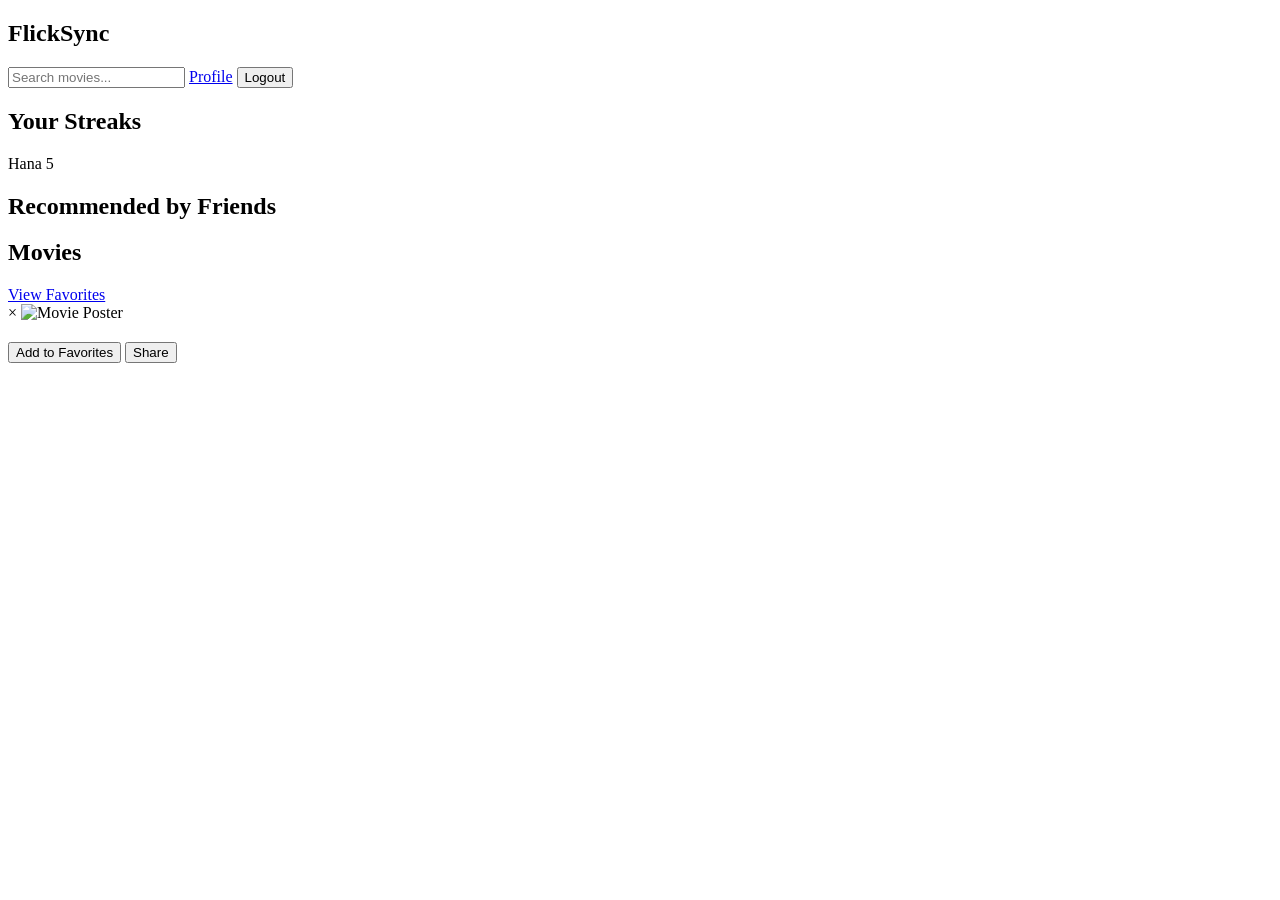
==== index.html @ e58a079b "Replace Profile button with a link to profile page" ====
<!DOCTYPE html>
<html lang="en">
<head>
  <meta charset="UTF-8">
  <meta name="viewport" content="width=device-width, initial-scale=1.0">
  <title>FlickSync</title>
  <!-- connect css-->
  <link rel="stylesheet" href="movie.css">
</head>

<body>

  <!-- NAVBAR -->
  <nav class="navbar">
    <h1 class="logo">FlickSync</h1>

    <input 
      type="text" 
      id="searchInput" 
      placeholder="Search movies..."
      class="search"
    >

    <a href="profile.html" class="profile-btn">Profile</a>
<button onclick="logout()" class="profile-btn">Logout</button>
  </nav>

  <!--  STREAK SECTION -->
  <section class="streak-section">
    <h2> Your Streaks</h2>
    <div class="streak-container" id="streakContainer">
      <!-- Example -->
      <div class="friend-card">
        <p>Hana  5</p>
      </div>
    </div>
  </section>

  <!-- FRIEND RECOMMENDATIONS -->
  <section class="recommend-section">
    <h2>Recommended by Friends</h2>
    <div class="movie-container" id="friendMovies">
      <!-- Movies will come here -->
    </div>
  </section>

  <!-- MOVIE LIST -->
  <section class="movies-section">
    <h2> Movies</h2>
    <div class="movie-container" id="movieContainer">
      <!-- Movie cards inserted by JS -->
    </div>
  </section>

  <!--  FAVORITES BUTTON -->
  <section class="favorites-link">
    <a href="favorite.html"> View Favorites</a>
  </section>

  <!-- MOVIE DETAILS MODAL -->
  <div class="modal" id="movieModal">
    <div class="modal-content">
      <span class="close-btn" id="closeModal">&times;</span>
      
      <img id="modalPoster" src="" alt="Movie Poster">
      <h2 id="modalTitle"></h2>
      <p id="modalDesc"></p>
      <p id="modalRating"></p>
      <p id="modalDate"></p>

      <button id="favBtn">Add to Favorites</button>
      <button id="shareBtn"> Share</button>
    </div>
  </div>
     <!-- connect with js -->
  <script src="MovieApp.js"></script>
</body>
</html>
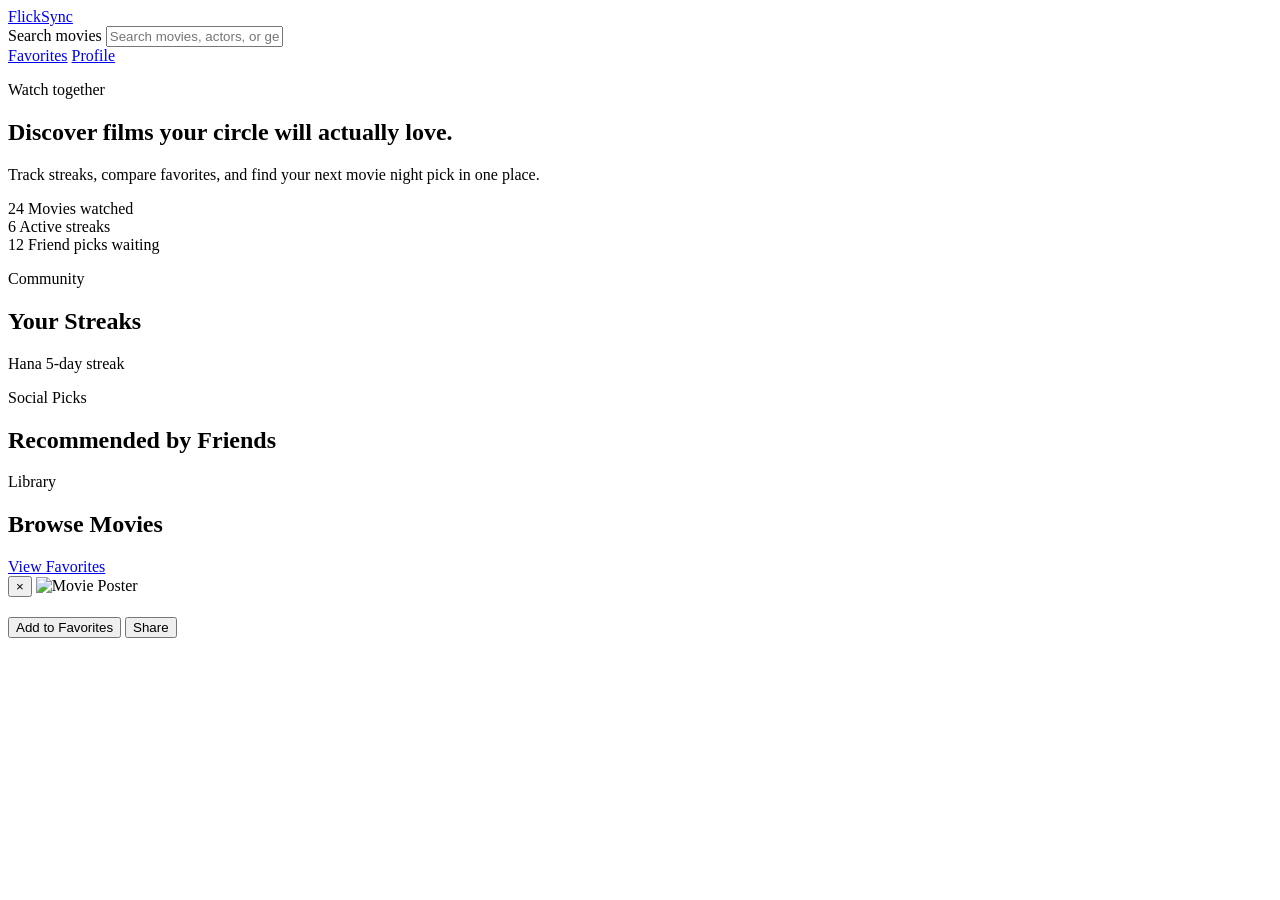
==== commit dc2e7591: "Add files via upload" ====
--- a/index.html
+++ b/index.html
@@ -1,79 +1,115 @@
-
-<!DOCTYPE html>
-<html lang="en">
-<head>
-  <meta charset="UTF-8">
-  <meta name="viewport" content="width=device-width, initial-scale=1.0">
-  <title>FlickSync</title>
-  <!-- connect css-->
-  <link rel="stylesheet" href="movie.css">
-</head>
-
-<body>
-
-  <!-- NAVBAR -->
-  <nav class="navbar">
-    <h1 class="logo">FlickSync</h1>
-
-    <input 
-      type="text" 
-      id="searchInput" 
-      placeholder="Search movies..."
-      class="search"
-    >
-
-    <a href="profile.html" class="profile-btn">Profile</a>
-<button onclick="logout()" class="profile-btn">Logout</button>
-  </nav>
-
-  <!--  STREAK SECTION -->
-  <section class="streak-section">
-    <h2> Your Streaks</h2>
-    <div class="streak-container" id="streakContainer">
-      <!-- Example -->
-      <div class="friend-card">
-        <p>Hana  5</p>
-      </div>
-    </div>
-  </section>
-
-  <!-- FRIEND RECOMMENDATIONS -->
-  <section class="recommend-section">
-    <h2>Recommended by Friends</h2>
-    <div class="movie-container" id="friendMovies">
-      <!-- Movies will come here -->
-    </div>
-  </section>
-
-  <!-- MOVIE LIST -->
-  <section class="movies-section">
-    <h2> Movies</h2>
-    <div class="movie-container" id="movieContainer">
-      <!-- Movie cards inserted by JS -->
-    </div>
-  </section>
-
-  <!--  FAVORITES BUTTON -->
-  <section class="favorites-link">
-    <a href="favorite.html"> View Favorites</a>
-  </section>
-
-  <!-- MOVIE DETAILS MODAL -->
-  <div class="modal" id="movieModal">
-    <div class="modal-content">
-      <span class="close-btn" id="closeModal">&times;</span>
-      
-      <img id="modalPoster" src="" alt="Movie Poster">
-      <h2 id="modalTitle"></h2>
-      <p id="modalDesc"></p>
-      <p id="modalRating"></p>
-      <p id="modalDate"></p>
-
-      <button id="favBtn">Add to Favorites</button>
-      <button id="shareBtn"> Share</button>
-    </div>
-  </div>
-     <!-- connect with js -->
-  <script src="MovieApp.js"></script>
-</body>
-</html>
+<!DOCTYPE html>
+<html lang="en">
+<head>
+ <meta charset="UTF-8">
+ <meta name="viewport" content="width=device-width, initial-scale=1.0">
+ <title>FlickSync</title>
+ <link rel="stylesheet" href="movie.css">
+</head>
+<body>
+ <header class="site-header">
+   <nav class="navbar">
+     <a href="index.html" class="brand" aria-label="FlickSync home">
+       <span class="logo">FlickSync</span>
+     </a>
+
+     <div class="nav-search">
+       <label class="sr-only" for="searchInput">Search movies</label>
+       <input
+         type="text"
+         id="searchInput"
+         class="search"
+         placeholder="Search movies, actors, or genres..."
+       >
+     </div>
+
+     <div class="nav-actions">
+       <a href="favorite.html" class="nav-link">Favorites</a>
+       <a href="profile.html" class="profile-btn">Profile</a>
+     </div>
+   </nav>
+ </header>
+
+ <main class="page-shell">
+   <section class="hero-section">
+     <div class="hero-copy">
+       <p class="eyebrow">Watch together</p>
+       <h1>Discover films your circle will actually love.</h1>
+       <p class="hero-text">
+         Track streaks, compare favorites, and find your next movie night pick in one place.
+       </p>
+     </div>
+     <div class="hero-panel">
+       <div class="hero-stat">
+         <span class="stat-value">24</span>
+         <span class="stat-label">Movies watched</span>
+       </div>
+       <div class="hero-stat">
+         <span class="stat-value">6</span>
+         <span class="stat-label">Active streaks</span>
+       </div>
+       <div class="hero-stat">
+         <span class="stat-value">12</span>
+         <span class="stat-label">Friend picks waiting</span>
+       </div>
+     </div>
+   </section>
+
+   <section class="content-section streak-section">
+     <div class="section-heading">
+       <p class="eyebrow">Community</p>
+       <h2>Your Streaks</h2>
+     </div>
+     <div class="streak-container" id="streakContainer">
+       <article class="friend-card">
+         <p>Hana 5-day streak</p>
+       </article>
+     </div>
+   </section>
+
+   <section class="content-section recommend-section">
+     <div class="section-heading">
+       <p class="eyebrow">Social Picks</p>
+       <h2>Recommended by Friends</h2>
+     </div>
+     <div class="movie-container" id="friendMovies">
+     </div>
+   </section>
+
+   <section class="content-section movies-section">
+     <div class="section-heading">
+       <p class="eyebrow">Library</p>
+       <h2>Browse Movies</h2>
+     </div>
+     <div class="movie-container" id="movieContainer">
+     </div>
+   </section>
+
+   <section class="favorites-link">
+     <a href="favorite.html">View Favorites</a>
+   </section>
+ </main>
+
+ <div class="modal" id="movieModal">
+   <div class="modal-content">
+     <button class="close-btn" id="closeModal" aria-label="Close movie details">&times;</button>
+     <img id="modalPoster" src="" alt="Movie Poster">
+     <div class="modal-body">
+       <h2 id="modalTitle"></h2>
+       <p id="modalDesc"></p>
+       <div class="modal-meta">
+         <p id="modalRating"></p>
+         <p id="modalDate"></p>
+       </div>
+       <div class="modal-actions">
+         <button id="favBtn">Add to Favorites</button>
+         <button id="shareBtn">Share</button>
+       </div>
+     </div>
+   </div>
+ </div>
+
+ <script src="MovieApp.js"></script>
+</body>
+</html>
+
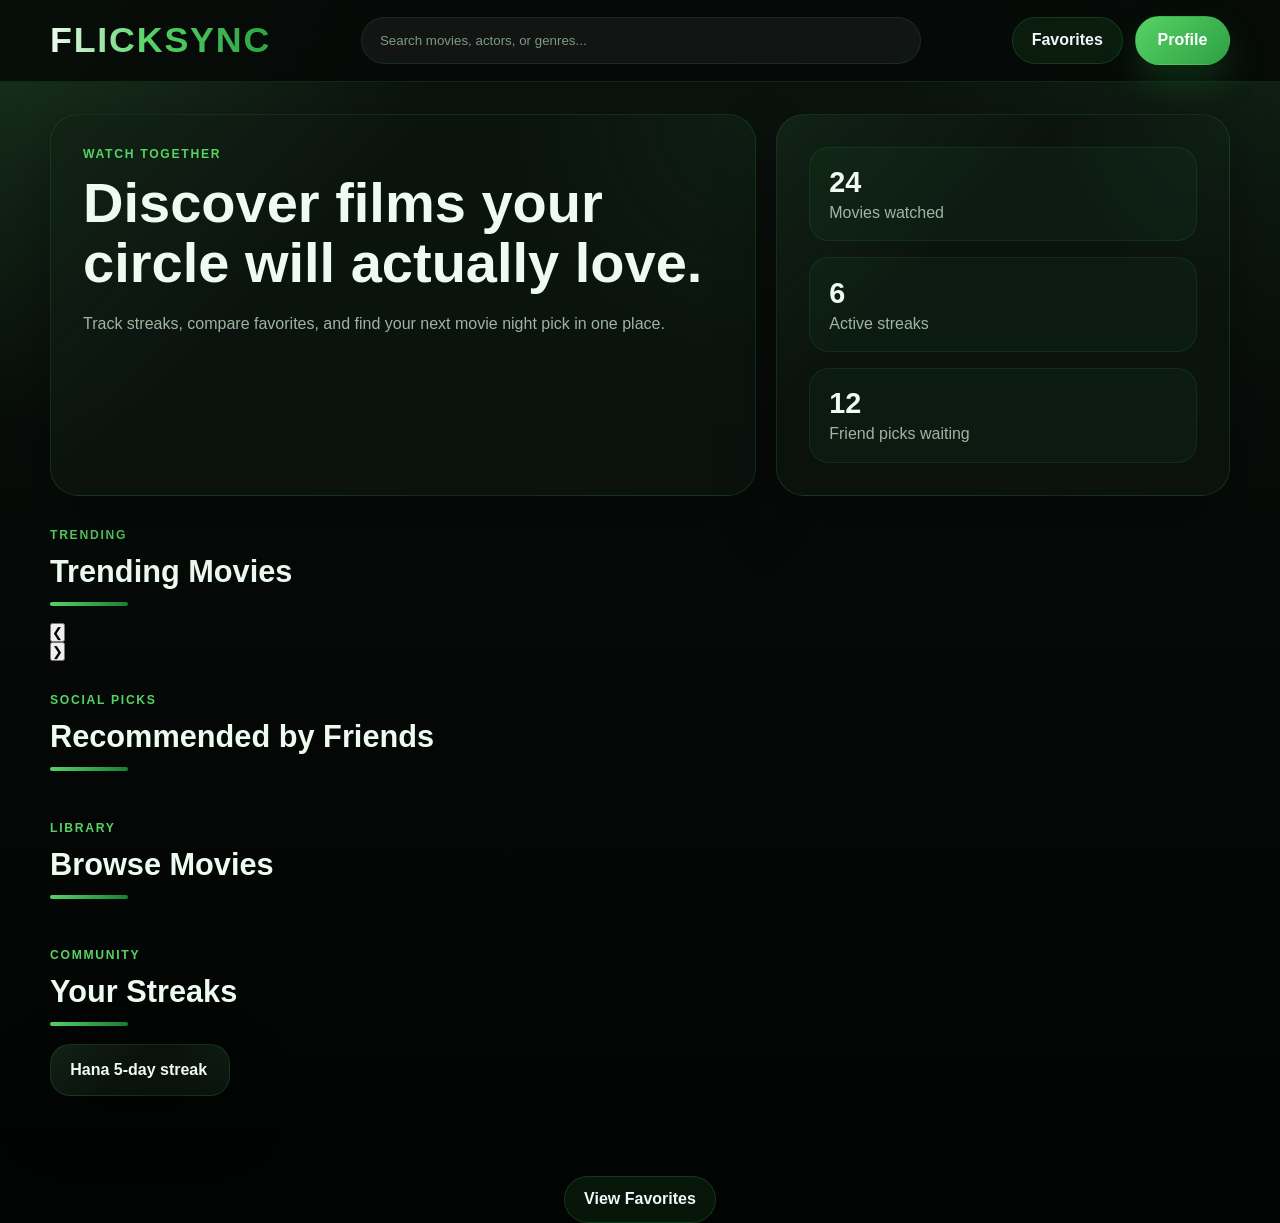
==== commit 8895a8ec: "Updated index.html updated searching and trending section" ====
--- a/index.html
+++ b/index.html
@@ -14,13 +14,16 @@
      </a>
 
      <div class="nav-search">
+      <form id="movie-searcher">
        <label class="sr-only" for="searchInput">Search movies</label>
        <input
          type="text"
          id="searchInput"
          class="search"
-         placeholder="Search movies, actors, or genres..."
+         placeholder= "Search movies, actors, or genres..."
+         autocomplete="on"
        >
+      </form>
      </div>
 
      <div class="nav-actions">
@@ -55,7 +58,39 @@
      </div>
    </section>
 
-   <section class="content-section streak-section">
+<section class="content-section popular-section">
+  <div class="section-heading">
+    <p class="eyebrow">Trending</p>
+    <h2>Trending Movies</h2>
+  </div>
+   <div class="scroll-wrapper">
+  <button class="scroll-btn left" onclick="scrollMovies('popularMovies', -1)">❮</button>
+  <div class="movie-container" id="popularMovies"></div>
+  <button class="scroll-btn right" onclick="scrollMovies('popularMovies', 1)">❯</button>
+</div>
+</section>
+   
+   
+
+   <section class="content-section recommend-section">
+     <div class="section-heading">
+       <p class="eyebrow">Social Picks</p>
+       <h2>Recommended by Friends</h2>
+     </div>
+     <div class="movie-container" id="friendMovies">
+     </div>
+   </section>
+
+ <section class="content-section movies-section" id="browseSection">
+     <div class="section-heading">
+       <p class="eyebrow">Library</p>
+       <h2>Browse Movies</h2>
+     </div>
+     <div class="movie-container" id="movieContainer">
+     </div>
+   </section>
+
+ <section class="content-section streak-section">
      <div class="section-heading">
        <p class="eyebrow">Community</p>
        <h2>Your Streaks</h2>
@@ -66,28 +101,7 @@
        </article>
      </div>
    </section>
-
-   <section class="content-section recommend-section">
-     <div class="section-heading">
-       <p class="eyebrow">Social Picks</p>
-       <h2>Recommended by Friends</h2>
-     </div>
-     <div class="movie-container" id="friendMovies">
-     </div>
-   </section>
-
-   <section class="content-section movies-section">
-     <div class="section-heading">
-       <p class="eyebrow">Library</p>
-       <h2>Browse Movies</h2>
-     </div>
-     <div class="movie-container" id="movieContainer">
-     </div>
-   </section>
-
-   <section class="favorites-link">
-     <a href="favorite.html">View Favorites</a>
-   </section>
+  
  </main>
 
  <div class="modal" id="movieModal">
@@ -109,7 +123,17 @@
    </div>
  </div>
 
+
+
+   <section class="favorites-link">
+     <a href="favorite.html">View Favorites</a>
+   </section>
+
+
+
  <script src="MovieApp.js"></script>
 </body>
 </html>
 
+
+
--- a/movie.css
+++ b/movie.css
@@ -0,0 +1,665 @@
+* {
+  margin: 0;
+  padding: 0;
+  box-sizing: border-box;
+}
+
+:root {
+  --bg: #050806;
+  --bg-soft: #0d1510;
+  --surface: rgba(13, 20, 16, 0.92);
+  --surface-strong: #101712;
+  --surface-hover: #16211a;
+  --text: #eefbf0;
+  --muted: #9fb5a2;
+  --line: rgba(46, 160, 67, 0.2);
+  --accent: #2ea043;
+  --accent-soft: #56d364;
+  --accent-deep: #1a7f37;
+  --shadow: 0 24px 60px rgba(0, 0, 0, 0.38);
+  --radius-lg: 28px;
+  --radius-md: 20px;
+  --radius-sm: 14px;
+  --content-width: min(1180px, calc(100% - 2rem));
+}
+
+body {
+  min-height: 100vh;
+  font-family: "Segoe UI", Tahoma, Geneva, Verdana, sans-serif;
+  color: var(--text);
+  background:
+    radial-gradient(circle at top left, rgba(86, 211, 100, 0.16), transparent 24%),
+    radial-gradient(circle at top right, rgba(46, 160, 67, 0.1), transparent 22%),
+    linear-gradient(180deg, #0d1510 0%, #050806 54%, #020403 100%);
+  overflow-x: hidden;
+}
+
+body::before {
+  content: "";
+  position: fixed;
+  inset: 0;
+  pointer-events: none;
+  background:
+    linear-gradient(rgba(255, 255, 255, 0.018) 1px, transparent 1px),
+    linear-gradient(90deg, rgba(255, 255, 255, 0.018) 1px, transparent 1px);
+  background-size: 30px 30px;
+  mask-image: linear-gradient(180deg, rgba(0, 0, 0, 0.5), transparent 90%);
+}
+
+img {
+  max-width: 100%;
+}
+
+.sr-only {
+  position: absolute;
+  width: 1px;
+  height: 1px;
+  padding: 0;
+  margin: -1px;
+  overflow: hidden;
+  clip: rect(0, 0, 0, 0);
+  white-space: nowrap;
+  border: 0;
+}
+
+.site-header {
+  position: sticky;
+  top: 0;
+  z-index: 1000;
+  backdrop-filter: blur(18px);
+  background: rgba(5, 8, 6, 0.84);
+  border-bottom: 1px solid var(--line);
+}
+
+.navbar {
+  width: var(--content-width);
+  margin: 0 auto;
+  padding: 1rem 0;
+  display: flex;
+  align-items: center;
+  justify-content: space-between;
+  gap: 1rem;
+  flex-wrap: wrap;
+}
+
+.brand {
+  text-decoration: none;
+}
+
+.logo {
+  font-size: clamp(1.7rem, 2.8vw, 2.5rem);
+  font-weight: 800;
+  letter-spacing: 0.05em;
+  text-transform: uppercase;
+  background: linear-gradient(90deg, #eefbf0 0%, #56d364 45%, #2ea043 100%);
+  -webkit-background-clip: text;
+  -webkit-text-fill-color: transparent;
+}
+
+.nav-search {
+  flex: 1 1 340px;
+  max-width: 560px;
+}
+
+.search,
+.login-box input {
+  width: 100%;
+  padding: 0.95rem 1.1rem;
+  border-radius: 999px;
+  border: 1px solid rgba(46, 160, 67, 0.18);
+  background: rgba(255, 255, 255, 0.05);
+  color: var(--text);
+  outline: none;
+  transition: border-color 0.35s ease, box-shadow 0.35s ease, background 0.35s ease, transform 0.35s ease;
+}
+
+.search::placeholder,
+.login-box input::placeholder {
+  color: #7f9a84;
+}
+
+.search:focus,
+.login-box input:focus {
+  transform: translateY(-1px);
+  border-color: rgba(86, 211, 100, 0.56);
+  box-shadow: 0 0 0 4px rgba(46, 160, 67, 0.12);
+  background: rgba(255, 255, 255, 0.08);
+}
+
+.nav-actions {
+  display: flex;
+  align-items: center;
+  gap: 0.75rem;
+  flex-wrap: wrap;
+}
+
+.profile-btn,
+.nav-link,
+.favorites-link a,
+#favBtn,
+#shareBtn,
+.login-box button,
+.text-link {
+  display: inline-flex;
+  align-items: center;
+  justify-content: center;
+  text-decoration: none;
+  border-radius: 999px;
+  font-weight: 700;
+  transition: transform 0.42s cubic-bezier(0.22, 1, 0.36, 1), box-shadow 0.42s cubic-bezier(0.22, 1, 0.36, 1), background 0.3s ease, border-color 0.3s ease, color 0.3s ease;
+}
+
+.profile-btn,
+#favBtn,
+.login-box button {
+  padding: 0.9rem 1.35rem;
+  border: 1px solid transparent;
+  color: #ffffff;
+  background: linear-gradient(135deg, var(--accent-soft), var(--accent));
+  box-shadow: 0 18px 34px rgba(46, 160, 67, 0.22);
+}
+
+.nav-link,
+.favorites-link a,
+#shareBtn,
+.text-link {
+  padding: 0.85rem 1.2rem;
+  color: #f0f6fc;
+  background: rgba(46, 160, 67, 0.12);
+  border: 1px solid rgba(46, 160, 67, 0.24);
+}
+
+.profile-btn:hover,
+#favBtn:hover,
+.login-box button:hover,
+.nav-link:hover,
+.favorites-link a:hover,
+#shareBtn:hover,
+.text-link:hover {
+  transform: translateY(-3px);
+}
+
+.profile-btn:hover,
+#favBtn:hover,
+.login-box button:hover {
+  box-shadow: 0 22px 38px rgba(46, 160, 67, 0.26);
+}
+
+.nav-link:hover,
+.favorites-link a:hover,
+#shareBtn:hover,
+.text-link:hover {
+  background: rgba(46, 160, 67, 0.18);
+  border-color: rgba(86, 211, 100, 0.4);
+  box-shadow: 0 16px 28px rgba(46, 160, 67, 0.16);
+}
+
+.page-shell,
+.auth-layout {
+  width: var(--content-width);
+  margin: 0 auto;
+}
+
+.page-shell {
+  padding: 2rem 0 3rem;
+}
+
+.hero-section {
+  display: grid;
+  grid-template-columns: minmax(0, 1.4fr) minmax(260px, 0.9fr);
+  gap: 1.25rem;
+  align-items: stretch;
+}
+
+.hero-copy,
+.hero-panel,
+.page-intro,
+.login-box,
+.info-card {
+  background:
+    linear-gradient(135deg, rgba(86, 211, 100, 0.08), transparent 35%),
+    radial-gradient(circle at top right, rgba(46, 160, 67, 0.08), transparent 30%),
+    var(--surface);
+  border: 1px solid var(--line);
+  box-shadow: var(--shadow);
+}
+
+.hero-copy,
+.hero-panel,
+.page-intro,
+.login-box {
+  border-radius: var(--radius-lg);
+}
+
+.hero-copy,
+.hero-panel,
+.page-intro {
+  padding: 2rem;
+}
+
+.eyebrow {
+  margin-bottom: 0.75rem;
+  color: var(--accent-soft);
+  text-transform: uppercase;
+  letter-spacing: 0.14em;
+  font-size: 0.76rem;
+  font-weight: 700;
+}
+
+.hero-copy h1,
+.page-intro h1,
+.auth-copy h1 {
+  font-size: clamp(2rem, 5vw, 3.5rem);
+  line-height: 1.08;
+  margin-bottom: 1rem;
+}
+
+.hero-text,
+.card-text {
+  color: var(--muted);
+  line-height: 1.7;
+  font-size: 1rem;
+}
+
+.hero-panel {
+  display: grid;
+  gap: 1rem;
+}
+
+.hero-stat {
+  padding: 1.15rem 1.2rem;
+  border-radius: var(--radius-md);
+  background: rgba(46, 160, 67, 0.06);
+  border: 1px solid rgba(46, 160, 67, 0.14);
+}
+
+.stat-value {
+  display: block;
+  font-size: 1.8rem;
+  font-weight: 800;
+  margin-bottom: 0.3rem;
+}
+
+.stat-label {
+  color: var(--muted);
+}
+
+.content-section {
+  margin-top: 2rem;
+}
+
+.section-heading {
+  margin-bottom: 1.1rem;
+}
+
+.section-heading h2 {
+  font-size: clamp(1.4rem, 2.4vw, 2rem);
+}
+
+.section-heading h2::after,
+.page-intro h1::after {
+  content: "";
+  display: block;
+  width: 78px;
+  height: 4px;
+  margin-top: 0.75rem;
+  border-radius: 999px;
+  background: linear-gradient(90deg, var(--accent-soft), var(--accent-deep));
+}
+
+.streak-container {
+  display: flex;
+  flex-wrap: wrap;
+  gap: 1rem;
+}
+
+.friend-card,
+.movie-card,
+.info-card {
+  position: relative;
+  overflow: hidden;
+}
+
+.friend-card,
+.info-card {
+  border-radius: var(--radius-md);
+  border: 1px solid var(--line);
+  background:
+    linear-gradient(135deg, rgba(86, 211, 100, 0.08), transparent 42%),
+    radial-gradient(circle at top right, rgba(46, 160, 67, 0.07), transparent 28%),
+    var(--surface);
+  box-shadow: var(--shadow);
+}
+
+.friend-card {
+  min-width: 180px;
+  padding: 1rem 1.2rem;
+}
+
+.friend-card p {
+  font-weight: 700;
+}
+
+.movie-container,
+.profile-grid {
+  display: grid;
+  gap: 1.3rem;
+}
+
+.movie-container {
+  grid-template-columns: repeat(auto-fit, minmax(220px, 1fr));
+}
+
+.movie-card {
+  border-radius: var(--radius-lg);
+  background:
+    linear-gradient(180deg, rgba(86, 211, 100, 0.08), transparent 34%),
+    radial-gradient(circle at top right, rgba(46, 160, 67, 0.06), transparent 30%),
+    var(--surface);
+  border: 1px solid var(--line);
+  box-shadow: var(--shadow);
+  cursor: pointer;
+  transition: transform 0.45s cubic-bezier(0.22, 1, 0.36, 1), box-shadow 0.45s cubic-bezier(0.22, 1, 0.36, 1), border-color 0.35s ease, background 0.35s ease;
+}
+
+.friend-card,
+.info-card {
+  transition: transform 0.45s cubic-bezier(0.22, 1, 0.36, 1), box-shadow 0.45s cubic-bezier(0.22, 1, 0.36, 1), border-color 0.35s ease;
+}
+
+.movie-card::before,
+.friend-card::before,
+.info-card::before {
+  content: "";
+  position: absolute;
+  inset: 0;
+  background: linear-gradient(135deg, rgba(86, 211, 100, 0.14), transparent 36%);
+  opacity: 0;
+  pointer-events: none;
+  transition: opacity 0.45s ease;
+}
+
+.movie-card:hover,
+.friend-card:hover,
+.info-card:hover {
+  transform: translateY(-6px);
+  border-color: rgba(86, 211, 100, 0.34);
+}
+
+.movie-card:hover {
+  background:
+    linear-gradient(180deg, rgba(86, 211, 100, 0.12), transparent 34%),
+    radial-gradient(circle at top right, rgba(46, 160, 67, 0.08), transparent 32%),
+    var(--surface-hover);
+  box-shadow: 0 28px 46px rgba(46, 160, 67, 0.18);
+}
+
+.friend-card:hover,
+.info-card:hover {
+  box-shadow: 0 24px 40px rgba(46, 160, 67, 0.12);
+}
+
+.movie-card:hover::before,
+.friend-card:hover::before,
+.info-card:hover::before {
+  opacity: 1;
+}
+
+.movie-card img {
+  display: block;
+  width: 100%;
+  height: 320px;
+  object-fit: cover;
+  background: var(--bg-soft);
+}
+
+.movie-info {
+  padding: 1rem 1rem 1.2rem;
+}
+
+.movie-info h3 {
+  margin-bottom: 0.45rem;
+  font-size: 1.08rem;
+  line-height: 1.35;
+}
+
+.movie-info p {
+  color: var(--muted);
+  line-height: 1.55;
+}
+
+.favorites-link {
+  margin-top: 2rem;
+  text-align: center;
+}
+
+.page-intro {
+  margin-bottom: 1rem;
+}
+
+.profile-grid {
+  grid-template-columns: repeat(auto-fit, minmax(220px, 1fr));
+  margin-top: 1.5rem;
+}
+
+.info-card {
+  padding: 1.5rem;
+}
+
+.info-card h2 {
+  margin-bottom: 0.8rem;
+}
+
+.auth-page {
+  display: flex;
+  align-items: center;
+}
+
+.auth-layout {
+  min-height: 100vh;
+  display: grid;
+  grid-template-columns: minmax(0, 1.2fr) minmax(320px, 440px);
+  gap: 1.5rem;
+  align-items: center;
+  padding: 2rem 0;
+}
+
+.auth-copy {
+  padding: 2rem 0;
+}
+
+.login-box {
+  padding: 2rem;
+  display: grid;
+  gap: 1rem;
+}
+
+.login-box h2 {
+  font-size: 1.8rem;
+}
+
+.login-box button {
+  cursor: pointer;
+}
+
+#error {
+  min-height: 1.2rem;
+  color: #56d364;
+}
+
+.modal {
+  display: none;
+  position: fixed;
+  inset: 0;
+  z-index: 2000;
+  padding: 1.25rem;
+  background: rgba(4, 8, 5, 0.84);
+  backdrop-filter: blur(10px);
+}
+
+.modal-content {
+  width: min(760px, 100%);
+  margin: 3vh auto 0;
+  border-radius: 30px;
+  overflow: hidden;
+  border: 1px solid var(--line);
+  background:
+    linear-gradient(180deg, rgba(86, 211, 100, 0.12), transparent 20%),
+    radial-gradient(circle at top right, rgba(46, 160, 67, 0.08), transparent 28%),
+    var(--surface-strong);
+  box-shadow: 0 34px 80px rgba(0, 0, 0, 0.45);
+  position: relative;
+}
+
+#modalPoster {
+  display: block;
+  width: 100%;
+  max-height: 380px;
+  object-fit: cover;
+  background: var(--bg-soft);
+}
+
+.modal-body {
+  padding: 1.6rem;
+}
+
+.modal-body h2 {
+  margin-bottom: 0.8rem;
+  font-size: clamp(1.5rem, 2.5vw, 2rem);
+}
+
+.modal-body p {
+  color: var(--muted);
+  line-height: 1.65;
+  margin-bottom: 0.8rem;
+}
+
+#modalDesc {
+  color: var(--text);
+}
+
+.modal-meta {
+  display: flex;
+  gap: 1rem;
+  flex-wrap: wrap;
+}
+
+.modal-actions {
+  display: flex;
+  gap: 0.85rem;
+  flex-wrap: wrap;
+  margin-top: 1.2rem;
+}
+
+.close-btn {
+  position: absolute;
+  top: 1rem;
+  right: 1rem;
+  width: 44px;
+  height: 44px;
+  border: 1px solid rgba(46, 160, 67, 0.28);
+  border-radius: 50%;
+  background: rgba(46, 160, 67, 0.18);
+  color: #eefbf0;
+  font-size: 1.7rem;
+  line-height: 1;
+  cursor: pointer;
+  transition: transform 0.42s cubic-bezier(0.22, 1, 0.36, 1), background 0.3s ease, border-color 0.3s ease;
+}
+
+.close-btn:hover {
+  transform: rotate(90deg) translateY(-1px);
+  background: rgba(46, 160, 67, 0.28);
+  border-color: rgba(86, 211, 100, 0.42);
+}
+
+.movie-card,
+.friend-card,
+.info-card,
+.hero-copy,
+.hero-panel,
+.page-intro,
+.login-box {
+  animation: rise-in 0.7s ease both;
+}
+
+@keyframes rise-in {
+  from {
+    opacity: 0;
+    transform: translateY(16px);
+  }
+  to {
+    opacity: 1;
+    transform: translateY(0);
+  }
+}
+
+@media (max-width: 900px) {
+  .hero-section,
+  .auth-layout {
+    grid-template-columns: 1fr;
+  }
+
+  .hero-panel {
+    grid-template-columns: repeat(auto-fit, minmax(150px, 1fr));
+  }
+}
+
+@media (max-width: 700px) {
+  :root {
+    --content-width: min(100% - 1.2rem, 1180px);
+  }
+
+  .navbar {
+    padding: 0.9rem 0;
+  }
+
+  .nav-search {
+    order: 3;
+    flex-basis: 100%;
+    max-width: none;
+  }
+
+  .hero-copy,
+  .hero-panel,
+  .page-intro,
+  .login-box,
+  .modal-body {
+    padding: 1.3rem;
+  }
+
+  .movie-container {
+    grid-template-columns: repeat(auto-fit, minmax(170px, 1fr));
+  }
+
+  .movie-card img {
+    height: 260px;
+  }
+
+  .modal-actions {
+    flex-direction: column;
+  }
+
+  #favBtn,
+  #shareBtn,
+  .login-box button,
+  .text-link {
+    width: 100%;
+  }
+}
+
+@media (max-width: 480px) {
+  .nav-actions {
+    width: 100%;
+  }
+
+  .nav-link,
+  .profile-btn {
+    flex: 1 1 100%;
+  }
+
+  .movie-container,
+  .profile-grid {
+    grid-template-columns: 1fr;
+  }
+}
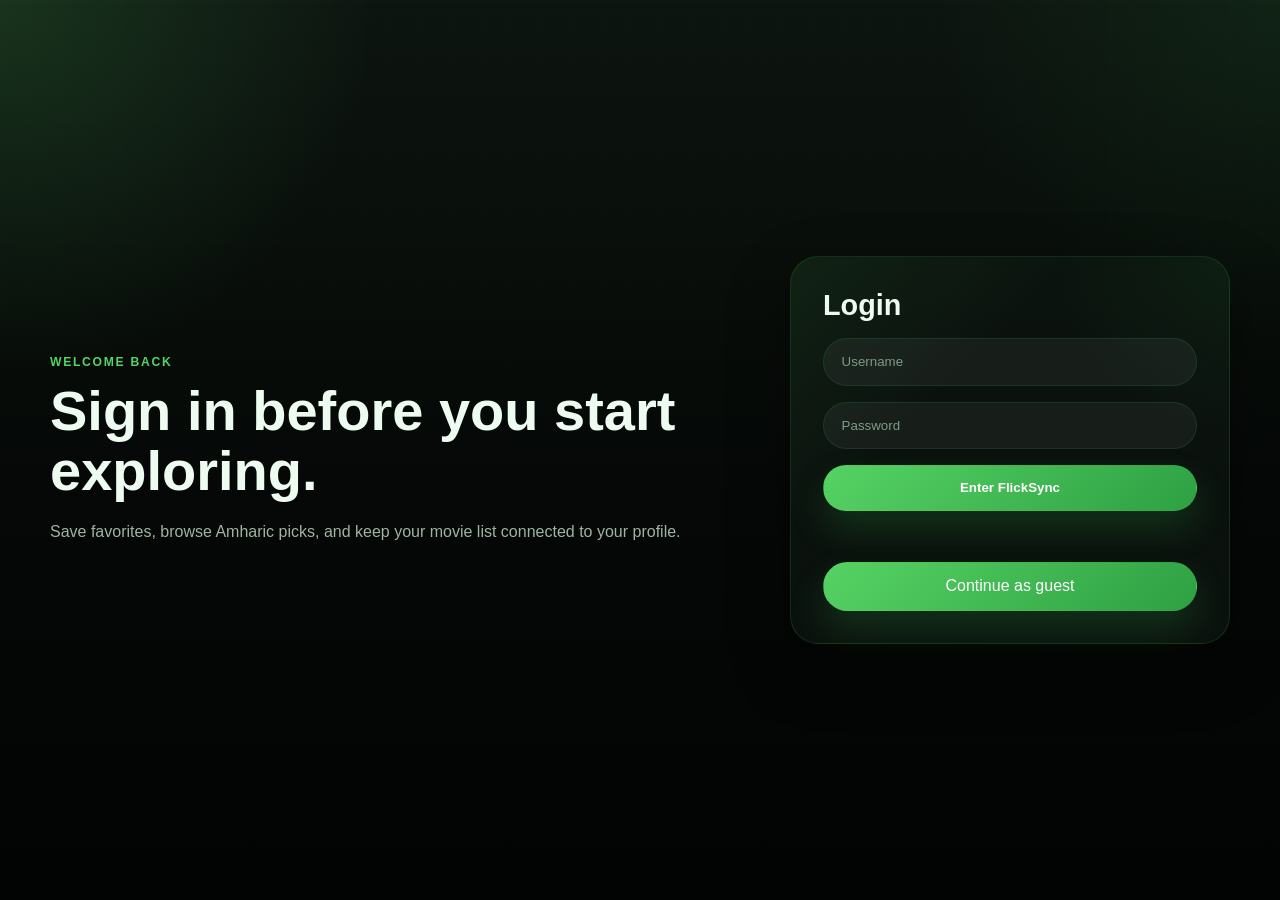
==== commit 0b2e9509: "Finalize FlickSync static movie app" ====
--- a/index.html
+++ b/index.html
@@ -1,139 +1,216 @@
 <!DOCTYPE html>
 <html lang="en">
 <head>
- <meta charset="UTF-8">
- <meta name="viewport" content="width=device-width, initial-scale=1.0">
- <title>FlickSync</title>
- <link rel="stylesheet" href="movie.css">
+  <meta charset="UTF-8">
+  <meta name="viewport" content="width=device-width, initial-scale=1.0">
+  <title>FlickSync</title>
+  <link rel="stylesheet" href="Moviegdg.css">
 </head>
 <body>
- <header class="site-header">
-   <nav class="navbar">
-     <a href="index.html" class="brand" aria-label="FlickSync home">
-       <span class="logo">FlickSync</span>
-     </a>
-
-     <div class="nav-search">
-      <form id="movie-searcher">
-       <label class="sr-only" for="searchInput">Search movies</label>
-       <input
-         type="text"
-         id="searchInput"
-         class="search"
-         placeholder= "Search movies, actors, or genres..."
-         autocomplete="on"
-       >
-      </form>
-     </div>
-
-     <div class="nav-actions">
-       <a href="favorite.html" class="nav-link">Favorites</a>
-       <a href="profile.html" class="profile-btn">Profile</a>
-     </div>
-   </nav>
- </header>
-
- <main class="page-shell">
-   <section class="hero-section">
-     <div class="hero-copy">
-       <p class="eyebrow">Watch together</p>
-       <h1>Discover films your circle will actually love.</h1>
-       <p class="hero-text">
-         Track streaks, compare favorites, and find your next movie night pick in one place.
-       </p>
-     </div>
-     <div class="hero-panel">
-       <div class="hero-stat">
-         <span class="stat-value">24</span>
-         <span class="stat-label">Movies watched</span>
-       </div>
-       <div class="hero-stat">
-         <span class="stat-value">6</span>
-         <span class="stat-label">Active streaks</span>
-       </div>
-       <div class="hero-stat">
-         <span class="stat-value">12</span>
-         <span class="stat-label">Friend picks waiting</span>
-       </div>
-     </div>
-   </section>
-
-<section class="content-section popular-section">
-  <div class="section-heading">
-    <p class="eyebrow">Trending</p>
-    <h2>Trending Movies</h2>
-  </div>
-   <div class="scroll-wrapper">
-  <button class="scroll-btn left" onclick="scrollMovies('popularMovies', -1)">❮</button>
-  <div class="movie-container" id="popularMovies"></div>
-  <button class="scroll-btn right" onclick="scrollMovies('popularMovies', 1)">❯</button>
-</div>
-</section>
-   
-   
-
-   <section class="content-section recommend-section">
-     <div class="section-heading">
-       <p class="eyebrow">Social Picks</p>
-       <h2>Recommended by Friends</h2>
-     </div>
-     <div class="movie-container" id="friendMovies">
-     </div>
-   </section>
-
- <section class="content-section movies-section" id="browseSection">
-     <div class="section-heading">
-       <p class="eyebrow">Library</p>
-       <h2>Browse Movies</h2>
-     </div>
-     <div class="movie-container" id="movieContainer">
-     </div>
-   </section>
-
- <section class="content-section streak-section">
-     <div class="section-heading">
-       <p class="eyebrow">Community</p>
-       <h2>Your Streaks</h2>
-     </div>
-     <div class="streak-container" id="streakContainer">
-       <article class="friend-card">
-         <p>Hana 5-day streak</p>
-       </article>
-     </div>
-   </section>
-  
- </main>
-
- <div class="modal" id="movieModal">
-   <div class="modal-content">
-     <button class="close-btn" id="closeModal" aria-label="Close movie details">&times;</button>
-     <img id="modalPoster" src="" alt="Movie Poster">
-     <div class="modal-body">
-       <h2 id="modalTitle"></h2>
-       <p id="modalDesc"></p>
-       <div class="modal-meta">
-         <p id="modalRating"></p>
-         <p id="modalDate"></p>
-       </div>
-       <div class="modal-actions">
-         <button id="favBtn">Add to Favorites</button>
-         <button id="shareBtn">Share</button>
-       </div>
-     </div>
-   </div>
- </div>
-
-
-
-   <section class="favorites-link">
-     <a href="favorite.html">View Favorites</a>
-   </section>
-
-
-
- <script src="MovieApp.js"></script>
-</body>
-</html>
-
-
-
+
+<header class="site-header">
+  <nav class="navbar">
+    <a href="index.html" class="brand">
+      <span class="logo">FlickSync</span>
+    </a>
+
+    <div class="nav-search">
+      <input
+        type="text"
+        id="searchInput"
+        class="search"
+        placeholder="Search movies..."
+      >
+    </div>
+
+    <div class="nav-actions">
+      <a href="favorite.html" class="nav-link">Favorites</a>
+      <a href="watchlist.html" class="nav-link">Watchlist</a>
+      <a href="profile.html" class="profile-btn">Profile</a>
+      <button id="logoutBtn" class="nav-link" type="button">Logout</button>
+    </div>
+  </nav>
+</header>
+
+<main class="page-shell">
+  <section class="hero-section">
+    <div class="hero-copy">
+      <p class="eyebrow">Movie Night Starts Here</p>
+      <h1>Find something worth watching in seconds.</h1>
+      <p class="hero-text">
+        Connect OMDb with your API key, search live movie data, and save the movies you want to come back to.
+      </p>
+      <div class="browse-tags" id="browseTags">
+        <button class="tag-pill active" data-query="">All</button>
+        <button class="tag-pill" data-query="Sci-Fi">Sci-Fi</button>
+        <button class="tag-pill" data-query="Action">Action</button>
+        <button class="tag-pill" data-query="Drama">Drama</button>
+        <button class="tag-pill" data-query="Anime">Anime</button>
+        <button class="tag-pill" data-query="Animation">Animation</button>
+        <button class="tag-pill" data-query="Amharic">Amharic</button>
+      </div>
+    </div>
+
+    <div class="hero-panel">
+      <div class="hero-stat">
+        <span class="stat-value" id="movieCount">0</span>
+        <span class="stat-label">Movies ready to browse</span>
+      </div>
+      <div class="hero-stat">
+        <span class="stat-value" id="followingCount">0</span>
+        <span class="stat-label">Friends you follow</span>
+      </div>
+      <div class="hero-stat">
+        <span class="stat-value" id="streakCount">1</span>
+        <span class="stat-label">Day viewing streak</span>
+      </div>
+    </div>
+  </section>
+
+  <section class="content-section">
+    <div class="section-heading">
+      <p class="eyebrow">Browse Collection</p>
+      <h2 id="resultsTitle">Popular movies for tonight</h2>
+      <p class="results-copy" id="resultsCopy">Loading movies by title from OMDb...</p>
+    </div>
+    <div class="movie-container" id="movieContainer"></div>
+  </section>
+
+  <section class="content-section">
+    <div class="section-heading">
+      <p class="eyebrow">Featured Sections</p>
+      <h2>Explore by vibe</h2>
+      <p class="results-copy">These sections load directly from OMDb using curated API searches.</p>
+    </div>
+    <div class="featured-sections" id="featuredSections">
+      <article class="featured-block">
+        <div class="section-heading">
+          <h3>Action Tonight</h3>
+          <p class="results-copy">Fast, intense picks.</p>
+        </div>
+        <div class="featured-row" id="featuredAction"></div>
+      </article>
+
+      <article class="featured-block">
+        <div class="section-heading">
+          <h3>Drama Picks</h3>
+          <p class="results-copy">Stories with strong emotion.</p>
+        </div>
+        <div class="featured-row" id="featuredDrama"></div>
+      </article>
+
+      <article class="featured-block">
+        <div class="section-heading">
+          <h3>Animation</h3>
+          <p class="results-copy">Colorful family and fantasy favorites.</p>
+        </div>
+        <div class="featured-row" id="featuredAnimation"></div>
+      </article>
+
+      <article class="featured-block">
+        <div class="section-heading">
+          <h3>Anime Spotlight</h3>
+          <p class="results-copy">Animated Japanese-inspired searches from OMDb.</p>
+        </div>
+        <div class="featured-row" id="featuredAnime"></div>
+      </article>
+    </div>
+  </section>
+
+  <section class="content-section">
+    <div class="section-heading">
+      <p class="eyebrow">Your Flow</p>
+      <h2>Recently Viewed</h2>
+      <p class="results-copy">Jump back into the movies you opened most recently.</p>
+    </div>
+    <div class="featured-row" id="recentlyViewed"></div>
+  </section>
+
+  <section class="content-section">
+    <div class="section-heading">
+      <p class="eyebrow">Plan Ahead</p>
+      <h2>Watchlist Preview</h2>
+      <p class="results-copy">Save titles for later and keep them separate from your favorites.</p>
+    </div>
+    <div class="featured-row" id="watchlistPreview"></div>
+  </section>
+
+  <section class="content-section">
+    <div class="section-heading">
+      <p class="eyebrow">Community</p>
+      <h2>Follow System</h2>
+      <p class="results-copy">Follow friends, keep streaks alive, and see what your circle is into.</p>
+    </div>
+    <div class="social-grid">
+      <article class="social-panel">
+        <div class="section-heading">
+          <h3>People to Follow</h3>
+          <p class="results-copy">Build your watch circle.</p>
+        </div>
+        <div class="friend-list" id="friendList"></div>
+      </article>
+
+      <article class="social-panel">
+        <div class="section-heading">
+          <h3>Friend Recommendations</h3>
+          <p class="results-copy">Quick picks recommended by people you follow.</p>
+        </div>
+        <div class="featured-row" id="friendRecommendations"></div>
+      </article>
+    </div>
+  </section>
+
+  <section class="content-section">
+    <div class="section-heading">
+      <p class="eyebrow">Activity</p>
+      <h2>Activity Feed</h2>
+      <p class="results-copy">A live local feed of follows, favorites, and streak updates.</p>
+    </div>
+    <div class="activity-feed" id="activityFeed"></div>
+  </section>
+
+</main>
+
+<!-- MODAL -->
+<div class="modal" id="movieModal">
+  <div class="modal-content">
+    <button class="close-btn" id="closeModal">&times;</button>
+    <img id="modalPoster">
+    <div class="modal-body">
+      <h2 id="modalTitle"></h2>
+      <p id="modalDesc"></p>
+      <p id="modalRating"></p>
+      <p id="modalDate"></p>
+
+      <div class="modal-actions">
+        <button id="favBtn">Add to Favorites</button>
+        <button id="watchlistBtn" class="nav-link" type="button">Add to Watchlist</button>
+      </div>
+
+      <div class="modal-controls">
+        <label for="statusSelect" class="sr-only">Movie status</label>
+        <select id="statusSelect" class="modal-select">
+          <option value="">Set status</option>
+          <option value="Plan to Watch">Plan to Watch</option>
+          <option value="Watching">Watching</option>
+          <option value="Watched">Watched</option>
+        </select>
+
+        <label for="recommendFriendSelect" class="sr-only">Choose friend</label>
+        <select id="recommendFriendSelect" class="modal-select">
+          <option value="">Choose friend</option>
+        </select>
+        <button id="recommendBtn" class="nav-link" type="button">Send Recommendation</button>
+      </div>
+    </div>
+  </div>
+</div>
+
+<div class="poster-lightbox" id="posterLightbox">
+  <button class="close-btn" id="closePosterLightbox">&times;</button>
+  <img id="lightboxPoster" alt="Full movie poster">
+</div>
+
+<script src="MovieApp.js"></script>
+</body>
+</html>
--- a/Moviegdg.css
+++ b/Moviegdg.css
@@ -0,0 +1,1008 @@
+* {
+  margin: 0;
+  padding: 0;
+  box-sizing: border-box;
+}
+
+:root {
+  --bg: #050806;
+  --bg-soft: #0d1510;
+  --surface: rgba(13, 20, 16, 0.92);
+  --surface-strong: #101712;
+  --surface-hover: #16211a;
+  --text: #eefbf0;
+  --muted: #9fb5a2;
+  --line: rgba(46, 160, 67, 0.2);
+  --accent: #2ea043;
+  --accent-soft: #56d364;
+  --accent-deep: #1a7f37;
+  --shadow: 0 24px 60px rgba(0, 0, 0, 0.38);
+  --radius-lg: 28px;
+  --radius-md: 20px;
+  --radius-sm: 14px;
+  --content-width: min(1180px, calc(100% - 2rem));
+}
+
+body {
+  min-height: 100vh;
+  font-family: "Segoe UI", Tahoma, Geneva, Verdana, sans-serif;
+  color: var(--text);
+  background:
+    radial-gradient(circle at top left, rgba(86, 211, 100, 0.16), transparent 24%),
+    radial-gradient(circle at top right, rgba(46, 160, 67, 0.1), transparent 22%),
+    linear-gradient(180deg, #0d1510 0%, #050806 54%, #020403 100%);
+  overflow-x: hidden;
+}
+
+body::before {
+  content: "";
+  position: fixed;
+  inset: 0;
+  pointer-events: none;
+  background:
+    linear-gradient(rgba(255, 255, 255, 0.018) 1px, transparent 1px),
+    linear-gradient(90deg, rgba(255, 255, 255, 0.018) 1px, transparent 1px);
+  background-size: 30px 30px;
+  mask-image: linear-gradient(180deg, rgba(0, 0, 0, 0.5), transparent 90%);
+}
+
+img {
+  max-width: 100%;
+}
+
+.sr-only {
+  position: absolute;
+  width: 1px;
+  height: 1px;
+  padding: 0;
+  margin: -1px;
+  overflow: hidden;
+  clip: rect(0, 0, 0, 0);
+  white-space: nowrap;
+  border: 0;
+}
+
+.site-header {
+  position: sticky;
+  top: 0;
+  z-index: 1000;
+  backdrop-filter: blur(18px);
+  background: rgba(5, 8, 6, 0.84);
+  border-bottom: 1px solid var(--line);
+}
+
+.navbar {
+  width: var(--content-width);
+  margin: 0 auto;
+  padding: 1rem 0;
+  display: flex;
+  align-items: center;
+  justify-content: space-between;
+  gap: 1rem;
+  flex-wrap: wrap;
+}
+
+.brand {
+  text-decoration: none;
+}
+
+.logo {
+  font-size: clamp(1.7rem, 2.8vw, 2.5rem);
+  font-weight: 800;
+  letter-spacing: 0.05em;
+  text-transform: uppercase;
+  background: linear-gradient(90deg, #eefbf0 0%, #56d364 45%, #2ea043 100%);
+  -webkit-background-clip: text;
+  -webkit-text-fill-color: transparent;
+}
+
+.nav-search {
+  flex: 1 1 340px;
+  max-width: 560px;
+}
+
+.search,
+.login-box input {
+  width: 100%;
+  padding: 0.95rem 1.1rem;
+  border-radius: 999px;
+  border: 1px solid rgba(46, 160, 67, 0.18);
+  background: rgba(255, 255, 255, 0.05);
+  color: var(--text);
+  outline: none;
+  transition: border-color 0.35s ease, box-shadow 0.35s ease, background 0.35s ease, transform 0.35s ease;
+}
+
+.search::placeholder,
+.login-box input::placeholder {
+  color: #7f9a84;
+}
+
+.search:focus,
+.login-box input:focus {
+  transform: translateY(-1px);
+  border-color: rgba(86, 211, 100, 0.56);
+  box-shadow: 0 0 0 4px rgba(46, 160, 67, 0.12);
+  background: rgba(255, 255, 255, 0.08);
+}
+
+.nav-actions {
+  display: flex;
+  align-items: center;
+  gap: 0.75rem;
+  flex-wrap: wrap;
+}
+
+.profile-btn,
+.nav-link,
+.favorites-link a,
+#favBtn,
+#shareBtn,
+.login-box button,
+.text-link {
+  display: inline-flex;
+  align-items: center;
+  justify-content: center;
+  text-decoration: none;
+  border-radius: 999px;
+  font-weight: 700;
+  transition: transform 0.42s cubic-bezier(0.22, 1, 0.36, 1), box-shadow 0.42s cubic-bezier(0.22, 1, 0.36, 1), background 0.3s ease, border-color 0.3s ease, color 0.3s ease;
+}
+
+.profile-btn,
+#favBtn,
+.login-box button {
+  padding: 0.9rem 1.35rem;
+  border: 1px solid transparent;
+  color: #ffffff;
+  background: linear-gradient(135deg, var(--accent-soft), var(--accent));
+  box-shadow: 0 18px 34px rgba(46, 160, 67, 0.22);
+}
+
+.nav-link,
+.favorites-link a,
+#shareBtn,
+.text-link {
+  padding: 0.85rem 1.2rem;
+  color: #f0f6fc;
+  background: rgba(46, 160, 67, 0.12);
+  border: 1px solid rgba(46, 160, 67, 0.24);
+}
+
+button.nav-link,
+button.text-link,
+.tag-pill {
+  font: inherit;
+}
+
+.profile-btn:hover,
+#favBtn:hover,
+.login-box button:hover,
+.nav-link:hover,
+.favorites-link a:hover,
+#shareBtn:hover,
+.text-link:hover {
+  transform: translateY(-3px);
+}
+
+.profile-btn:hover,
+#favBtn:hover,
+.login-box button:hover {
+  box-shadow: 0 22px 38px rgba(46, 160, 67, 0.26);
+}
+
+.nav-link:hover,
+.favorites-link a:hover,
+#shareBtn:hover,
+.text-link:hover {
+  background: rgba(46, 160, 67, 0.18);
+  border-color: rgba(86, 211, 100, 0.4);
+  box-shadow: 0 16px 28px rgba(46, 160, 67, 0.16);
+}
+
+.page-shell,
+.auth-layout {
+  width: var(--content-width);
+  margin: 0 auto;
+}
+
+.page-shell {
+  padding: 2rem 0 3rem;
+}
+
+.hero-section {
+  display: grid;
+  grid-template-columns: minmax(0, 1.4fr) minmax(260px, 0.9fr);
+  gap: 1.25rem;
+  align-items: stretch;
+}
+
+.hero-copy,
+.hero-panel,
+.page-intro,
+.login-box,
+.info-card {
+  background:
+    linear-gradient(135deg, rgba(86, 211, 100, 0.08), transparent 35%),
+    radial-gradient(circle at top right, rgba(46, 160, 67, 0.08), transparent 30%),
+    var(--surface);
+  border: 1px solid var(--line);
+  box-shadow: var(--shadow);
+}
+
+.hero-copy,
+.hero-panel,
+.page-intro,
+.login-box {
+  border-radius: var(--radius-lg);
+}
+
+.hero-copy,
+.hero-panel,
+.page-intro {
+  padding: 2rem;
+}
+
+.eyebrow {
+  margin-bottom: 0.75rem;
+  color: var(--accent-soft);
+  text-transform: uppercase;
+  letter-spacing: 0.14em;
+  font-size: 0.76rem;
+  font-weight: 700;
+}
+
+.hero-copy h1,
+.page-intro h1,
+.auth-copy h1 {
+  font-size: clamp(2rem, 5vw, 3.5rem);
+  line-height: 1.08;
+  margin-bottom: 1rem;
+}
+
+.hero-text,
+.card-text {
+  color: var(--muted);
+  line-height: 1.7;
+  font-size: 1rem;
+}
+
+.hero-panel {
+  display: grid;
+  gap: 1rem;
+}
+
+.hero-stat {
+  padding: 1.15rem 1.2rem;
+  border-radius: var(--radius-md);
+  background: rgba(46, 160, 67, 0.06);
+  border: 1px solid rgba(46, 160, 67, 0.14);
+}
+
+.stat-value {
+  display: block;
+  font-size: 1.8rem;
+  font-weight: 800;
+  margin-bottom: 0.3rem;
+}
+
+.stat-label {
+  color: var(--muted);
+}
+
+.content-section {
+  margin-top: 2rem;
+}
+
+.featured-sections {
+  display: grid;
+  gap: 1.4rem;
+}
+
+.featured-block {
+  padding: 1.4rem;
+  border-radius: var(--radius-lg);
+  border: 1px solid var(--line);
+  background:
+    linear-gradient(135deg, rgba(86, 211, 100, 0.08), transparent 35%),
+    radial-gradient(circle at top right, rgba(46, 160, 67, 0.08), transparent 30%),
+    var(--surface);
+  box-shadow: var(--shadow);
+}
+
+.featured-row {
+  display: grid;
+  grid-template-columns: repeat(auto-fit, minmax(180px, 1fr));
+  gap: 1rem;
+}
+
+.social-grid {
+  display: grid;
+  grid-template-columns: minmax(280px, 0.9fr) minmax(0, 1.3fr);
+  gap: 1.25rem;
+}
+
+.social-panel {
+  padding: 1.4rem;
+  border-radius: var(--radius-lg);
+  border: 1px solid var(--line);
+  background:
+    linear-gradient(135deg, rgba(86, 211, 100, 0.08), transparent 35%),
+    radial-gradient(circle at top right, rgba(46, 160, 67, 0.08), transparent 30%),
+    var(--surface);
+  box-shadow: var(--shadow);
+}
+
+.friend-list,
+.activity-feed {
+  display: grid;
+  gap: 1rem;
+}
+
+.friend-item,
+.activity-item {
+  padding: 1rem 1.1rem;
+  border-radius: var(--radius-md);
+  border: 1px solid rgba(86, 211, 100, 0.16);
+  background: rgba(46, 160, 67, 0.06);
+}
+
+.friend-item {
+  display: flex;
+  justify-content: space-between;
+  align-items: center;
+  gap: 1rem;
+}
+
+.friend-item h3,
+.activity-item p {
+  margin-bottom: 0.35rem;
+}
+
+.friend-item p,
+.activity-item span {
+  color: var(--muted);
+  line-height: 1.5;
+}
+
+.friend-item .genre-pill {
+  white-space: nowrap;
+}
+
+.status-pill {
+  color: #d2ffd9;
+  background: rgba(86, 211, 100, 0.18);
+}
+
+.browse-tags,
+.genre-row,
+.movie-meta {
+  display: flex;
+  flex-wrap: wrap;
+  gap: 0.6rem;
+}
+
+.browse-tags {
+  margin-top: 1.4rem;
+}
+
+.tag-pill,
+.genre-pill {
+  border-radius: 999px;
+  border: 1px solid rgba(86, 211, 100, 0.24);
+  background: rgba(46, 160, 67, 0.1);
+  color: var(--text);
+}
+
+.tag-pill {
+  padding: 0.7rem 1rem;
+  font: inherit;
+  cursor: pointer;
+  transition: transform 0.3s ease, background 0.3s ease, border-color 0.3s ease;
+}
+
+.tag-pill:hover,
+.tag-pill.active {
+  transform: translateY(-2px);
+  background: rgba(86, 211, 100, 0.18);
+  border-color: rgba(86, 211, 100, 0.48);
+}
+
+.genre-pill {
+  padding: 0.35rem 0.7rem;
+  font-size: 0.82rem;
+  color: var(--accent-soft);
+}
+
+.section-heading {
+  margin-bottom: 1.1rem;
+}
+
+.section-heading h2 {
+  font-size: clamp(1.4rem, 2.4vw, 2rem);
+}
+
+.section-heading h2::after,
+.page-intro h1::after {
+  content: "";
+  display: block;
+  width: 78px;
+  height: 4px;
+  margin-top: 0.75rem;
+  border-radius: 999px;
+  background: linear-gradient(90deg, var(--accent-soft), var(--accent-deep));
+}
+
+.results-copy {
+  margin-top: 0.7rem;
+  color: var(--muted);
+  line-height: 1.6;
+}
+
+.streak-container {
+  display: flex;
+  flex-wrap: wrap;
+  gap: 1rem;
+}
+
+.friend-card,
+.movie-card,
+.info-card {
+  position: relative;
+  overflow: hidden;
+}
+
+.friend-card,
+.info-card {
+  border-radius: var(--radius-md);
+  border: 1px solid var(--line);
+  background:
+    linear-gradient(135deg, rgba(86, 211, 100, 0.08), transparent 42%),
+    radial-gradient(circle at top right, rgba(46, 160, 67, 0.07), transparent 28%),
+    var(--surface);
+  box-shadow: var(--shadow);
+}
+
+.friend-card {
+  min-width: 180px;
+  padding: 1rem 1.2rem;
+}
+
+.friend-card p {
+  font-weight: 700;
+}
+
+.movie-container,
+.profile-grid {
+  display: grid;
+  gap: 1.3rem;
+}
+
+.movie-container {
+  grid-template-columns: repeat(auto-fit, minmax(220px, 1fr));
+}
+
+.movie-card {
+  border-radius: var(--radius-lg);
+  background:
+    linear-gradient(180deg, rgba(86, 211, 100, 0.08), transparent 34%),
+    radial-gradient(circle at top right, rgba(46, 160, 67, 0.06), transparent 30%),
+    var(--surface);
+  border: 1px solid var(--line);
+  box-shadow: var(--shadow);
+  cursor: pointer;
+  transition: transform 0.45s cubic-bezier(0.22, 1, 0.36, 1), box-shadow 0.45s cubic-bezier(0.22, 1, 0.36, 1), border-color 0.35s ease, background 0.35s ease;
+}
+
+.compact-card img {
+  height: 240px;
+}
+
+.compact-card .movie-info p {
+  display: -webkit-box;
+  -webkit-box-orient: vertical;
+  -webkit-line-clamp: 3;
+  overflow: hidden;
+}
+
+.friend-card,
+.info-card {
+  transition: transform 0.45s cubic-bezier(0.22, 1, 0.36, 1), box-shadow 0.45s cubic-bezier(0.22, 1, 0.36, 1), border-color 0.35s ease;
+}
+
+.movie-card::before,
+.friend-card::before,
+.info-card::before {
+  content: "";
+  position: absolute;
+  inset: 0;
+  background: linear-gradient(135deg, rgba(86, 211, 100, 0.14), transparent 36%);
+  opacity: 0;
+  pointer-events: none;
+  transition: opacity 0.45s ease;
+}
+
+.movie-card:hover,
+.friend-card:hover,
+.info-card:hover {
+  transform: translateY(-6px);
+  border-color: rgba(86, 211, 100, 0.34);
+}
+
+.movie-card:hover {
+  background:
+    linear-gradient(180deg, rgba(86, 211, 100, 0.12), transparent 34%),
+    radial-gradient(circle at top right, rgba(46, 160, 67, 0.08), transparent 32%),
+    var(--surface-hover);
+  box-shadow: 0 28px 46px rgba(46, 160, 67, 0.18);
+}
+
+.friend-card:hover,
+.info-card:hover {
+  box-shadow: 0 24px 40px rgba(46, 160, 67, 0.12);
+}
+
+.movie-card:hover::before,
+.friend-card:hover::before,
+.info-card:hover::before {
+  opacity: 1;
+}
+
+.movie-card img {
+  display: block;
+  width: 100%;
+  height: 320px;
+  object-fit: cover;
+  background: var(--bg-soft);
+}
+
+.movie-info {
+  padding: 1rem 1rem 1.2rem;
+}
+
+.movie-meta {
+  margin-bottom: 0.7rem;
+  color: var(--accent-soft);
+  font-size: 0.85rem;
+  font-weight: 700;
+}
+
+.movie-info h3 {
+  margin-bottom: 0.45rem;
+  font-size: 1.08rem;
+  line-height: 1.35;
+}
+
+.movie-info p {
+  color: var(--muted);
+  line-height: 1.55;
+}
+
+.genre-row {
+  margin-top: 0.95rem;
+}
+
+.empty-state {
+  padding: 2rem;
+  border-radius: var(--radius-lg);
+  border: 1px solid var(--line);
+  background: rgba(46, 160, 67, 0.08);
+}
+
+.empty-state h3 {
+  margin-bottom: 0.5rem;
+}
+
+.empty-state p {
+  color: var(--muted);
+  line-height: 1.6;
+}
+
+.favorites-link {
+  margin-top: 2rem;
+  text-align: center;
+}
+
+.page-intro {
+  margin-bottom: 1rem;
+}
+
+.favorites-hero {
+  display: grid;
+  grid-template-columns: minmax(0, 1.15fr) minmax(280px, 0.85fr);
+  gap: 1.25rem;
+  align-items: stretch;
+}
+
+.favorites-summary,
+.favorites-grid {
+  display: grid;
+  gap: 1rem;
+}
+
+.favorite-card {
+  display: grid;
+  grid-template-columns: minmax(220px, 260px) minmax(0, 1fr);
+  border-radius: var(--radius-lg);
+  overflow: hidden;
+  border: 1px solid var(--line);
+  background:
+    linear-gradient(180deg, rgba(86, 211, 100, 0.08), transparent 34%),
+    radial-gradient(circle at top right, rgba(46, 160, 67, 0.06), transparent 30%),
+    var(--surface);
+  box-shadow: var(--shadow);
+}
+
+.favorite-card img {
+  width: 100%;
+  height: 100%;
+  min-height: 340px;
+  object-fit: cover;
+  background: var(--bg-soft);
+}
+
+.favorite-content {
+  padding: 1.35rem;
+}
+
+.favorite-topline {
+  display: flex;
+  flex-wrap: wrap;
+  gap: 0.55rem;
+  margin-bottom: 1rem;
+}
+
+.favorite-content h3 {
+  font-size: 1.6rem;
+  margin-bottom: 0.8rem;
+}
+
+.favorite-description,
+.favorite-cast {
+  color: var(--muted);
+  line-height: 1.7;
+}
+
+.favorite-cast {
+  margin-top: 1rem;
+}
+
+.favorite-actions {
+  margin-top: 1.2rem;
+}
+
+.profile-actions {
+  display: flex;
+  flex-wrap: wrap;
+  gap: 0.8rem;
+  margin-top: 1rem;
+}
+
+.profile-grid {
+  grid-template-columns: repeat(auto-fit, minmax(220px, 1fr));
+  margin-top: 1.5rem;
+}
+
+.info-card {
+  padding: 1.5rem;
+}
+
+.info-card h2 {
+  margin-bottom: 0.8rem;
+}
+
+.auth-page {
+  display: flex;
+  align-items: center;
+}
+
+.auth-layout {
+  min-height: 100vh;
+  display: grid;
+  grid-template-columns: minmax(0, 1.2fr) minmax(320px, 440px);
+  gap: 1.5rem;
+  align-items: center;
+  padding: 2rem 0;
+}
+
+.auth-copy {
+  padding: 2rem 0;
+}
+
+.login-box {
+  padding: 2rem;
+  display: grid;
+  gap: 1rem;
+}
+
+.login-box h2 {
+  font-size: 1.8rem;
+}
+
+.login-box button {
+  cursor: pointer;
+}
+
+#error {
+  min-height: 1.2rem;
+  color: #56d364;
+}
+
+.modal {
+  display: none;
+  position: fixed;
+  inset: 0;
+  z-index: 2000;
+  padding: 1.25rem;
+  background: rgba(4, 8, 5, 0.84);
+  backdrop-filter: blur(10px);
+}
+
+.modal-content {
+  width: min(760px, 100%);
+  margin: 3vh auto 0;
+  max-height: 92vh;
+  border-radius: 30px;
+  overflow: hidden;
+  border: 1px solid var(--line);
+  background:
+    linear-gradient(180deg, rgba(86, 211, 100, 0.12), transparent 20%),
+    radial-gradient(circle at top right, rgba(46, 160, 67, 0.08), transparent 28%),
+    var(--surface-strong);
+  box-shadow: 0 34px 80px rgba(0, 0, 0, 0.45);
+  position: relative;
+  display: flex;
+  flex-direction: column;
+}
+
+#modalPoster {
+  display: block;
+  width: 100%;
+  max-height: 320px;
+  object-fit: cover;
+  background: var(--bg-soft);
+  cursor: zoom-in;
+}
+
+.modal-body {
+  padding: 1.6rem;
+  overflow-y: auto;
+}
+
+.modal-body h2 {
+  margin-bottom: 0.8rem;
+  font-size: clamp(1.5rem, 2.5vw, 2rem);
+}
+
+.modal-body p {
+  color: var(--muted);
+  line-height: 1.65;
+  margin-bottom: 0.8rem;
+}
+
+#modalDesc {
+  color: var(--text);
+  white-space: pre-wrap;
+  max-width: 65ch;
+}
+
+.modal-meta {
+  display: flex;
+  gap: 1rem;
+  flex-wrap: wrap;
+}
+
+.modal-actions {
+  display: flex;
+  gap: 0.85rem;
+  flex-wrap: wrap;
+  margin-top: 1.2rem;
+}
+
+.modal-controls {
+  display: flex;
+  gap: 0.85rem;
+  flex-wrap: wrap;
+  margin-top: 0.9rem;
+}
+
+.modal-select {
+  min-width: 180px;
+  padding: 0.85rem 1rem;
+  border-radius: 999px;
+  border: 1px solid rgba(86, 211, 100, 0.24);
+  background: rgba(46, 160, 67, 0.12);
+  color: var(--text);
+  font: inherit;
+}
+
+.modal-select:focus {
+  outline: none;
+  border-color: rgba(86, 211, 100, 0.5);
+  box-shadow: 0 0 0 4px rgba(46, 160, 67, 0.12);
+}
+
+.close-btn {
+  position: absolute;
+  top: 1rem;
+  right: 1rem;
+  width: 44px;
+  height: 44px;
+  border: 1px solid rgba(46, 160, 67, 0.28);
+  border-radius: 50%;
+  background: rgba(46, 160, 67, 0.18);
+  color: #eefbf0;
+  font-size: 1.7rem;
+  line-height: 1;
+  cursor: pointer;
+  transition: transform 0.42s cubic-bezier(0.22, 1, 0.36, 1), background 0.3s ease, border-color 0.3s ease;
+}
+
+.close-btn:hover {
+  transform: rotate(90deg) translateY(-1px);
+  background: rgba(46, 160, 67, 0.28);
+  border-color: rgba(86, 211, 100, 0.42);
+}
+
+.poster-lightbox {
+  display: none;
+  position: fixed;
+  inset: 0;
+  z-index: 2600;
+  align-items: center;
+  justify-content: center;
+  padding: 1.5rem;
+  background: rgba(2, 4, 3, 0.94);
+  backdrop-filter: blur(8px);
+}
+
+#lightboxPoster {
+  max-width: min(92vw, 900px);
+  max-height: 90vh;
+  border-radius: 24px;
+  border: 1px solid rgba(86, 211, 100, 0.24);
+  box-shadow: 0 32px 80px rgba(0, 0, 0, 0.5);
+  object-fit: contain;
+  background: var(--bg-soft);
+}
+
+.toast-stack {
+  position: fixed;
+  right: 1rem;
+  bottom: 1rem;
+  z-index: 3000;
+  display: grid;
+  gap: 0.75rem;
+}
+
+.toast-message {
+  min-width: 220px;
+  max-width: min(360px, calc(100vw - 2rem));
+  padding: 0.95rem 1rem;
+  border-radius: 18px;
+  border: 1px solid rgba(86, 211, 100, 0.26);
+  background:
+    linear-gradient(135deg, rgba(86, 211, 100, 0.16), transparent 42%),
+    var(--surface-strong);
+  color: var(--text);
+  box-shadow: 0 24px 46px rgba(0, 0, 0, 0.32);
+  opacity: 0;
+  transform: translateY(10px);
+  transition: opacity 0.22s ease, transform 0.22s ease;
+}
+
+.toast-message.is-visible {
+  opacity: 1;
+  transform: translateY(0);
+}
+
+.movie-card,
+.friend-card,
+.info-card,
+.hero-copy,
+.hero-panel,
+.page-intro,
+.login-box {
+  animation: rise-in 0.7s ease both;
+}
+
+@keyframes rise-in {
+  from {
+    opacity: 0;
+    transform: translateY(16px);
+  }
+  to {
+    opacity: 1;
+    transform: translateY(0);
+  }
+}
+
+@media (max-width: 900px) {
+  .hero-section,
+  .auth-layout,
+  .favorites-hero,
+  .favorite-card,
+  .social-grid {
+    grid-template-columns: 1fr;
+  }
+
+  .hero-panel {
+    grid-template-columns: repeat(auto-fit, minmax(150px, 1fr));
+  }
+}
+
+@media (max-width: 700px) {
+  :root {
+    --content-width: min(100% - 1.2rem, 1180px);
+  }
+
+  .navbar {
+    padding: 0.9rem 0;
+  }
+
+  .nav-search {
+    order: 3;
+    flex-basis: 100%;
+    max-width: none;
+  }
+
+  .hero-copy,
+  .hero-panel,
+  .page-intro,
+  .login-box,
+  .modal-body,
+  .favorite-content {
+    padding: 1.3rem;
+  }
+
+  .movie-container {
+    grid-template-columns: repeat(auto-fit, minmax(170px, 1fr));
+  }
+
+  .featured-row {
+    grid-template-columns: repeat(auto-fit, minmax(160px, 1fr));
+  }
+
+  .movie-card img {
+    height: 260px;
+  }
+
+  .favorite-card img {
+    min-height: 260px;
+  }
+
+  .modal-actions,
+  .modal-controls {
+    flex-direction: column;
+  }
+
+  #favBtn,
+  #watchlistBtn,
+  .modal-select,
+  #shareBtn,
+  .login-box button,
+  .text-link {
+    width: 100%;
+  }
+}
+
+@media (max-width: 480px) {
+  .nav-actions {
+    width: 100%;
+  }
+
+  .nav-link,
+  .profile-btn {
+    flex: 1 1 100%;
+  }
+
+  .movie-container,
+  .profile-grid {
+    grid-template-columns: 1fr;
+  }
+
+  .friend-item {
+    flex-direction: column;
+    align-items: stretch;
+  }
+}
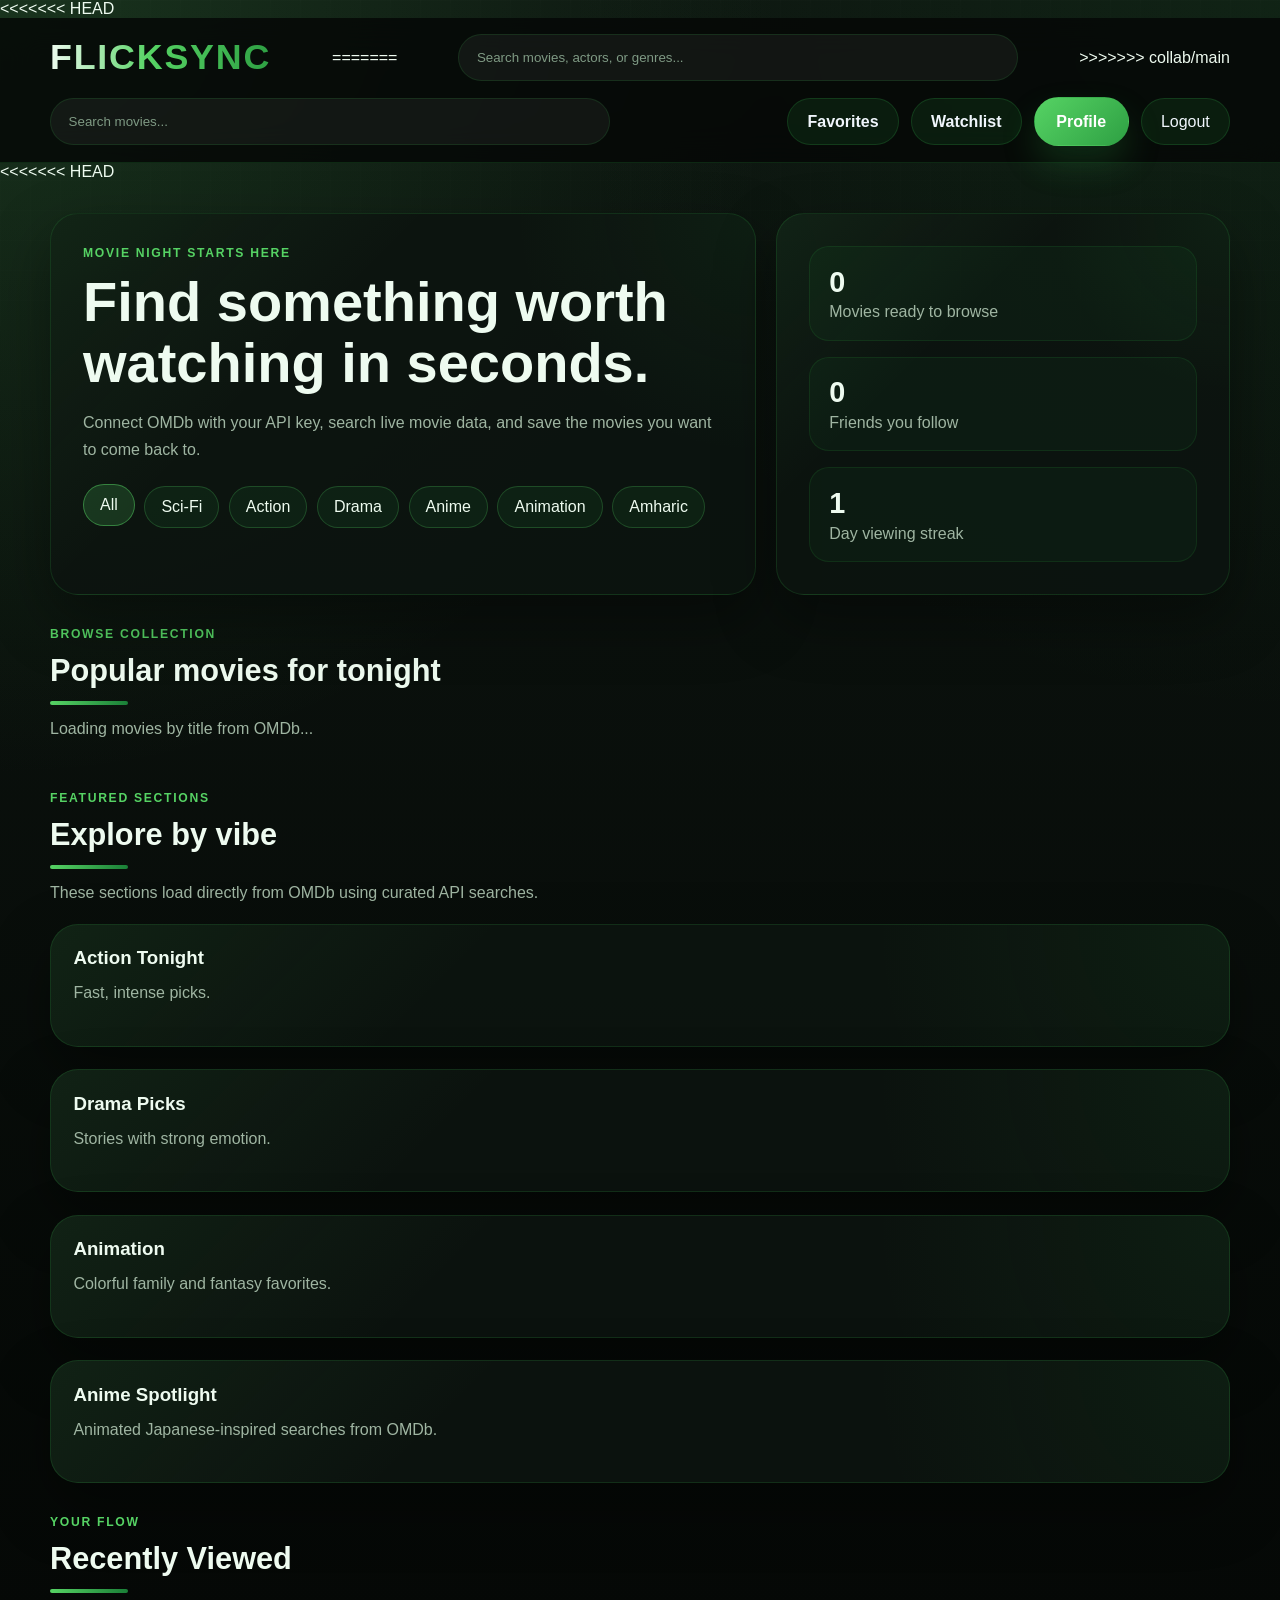
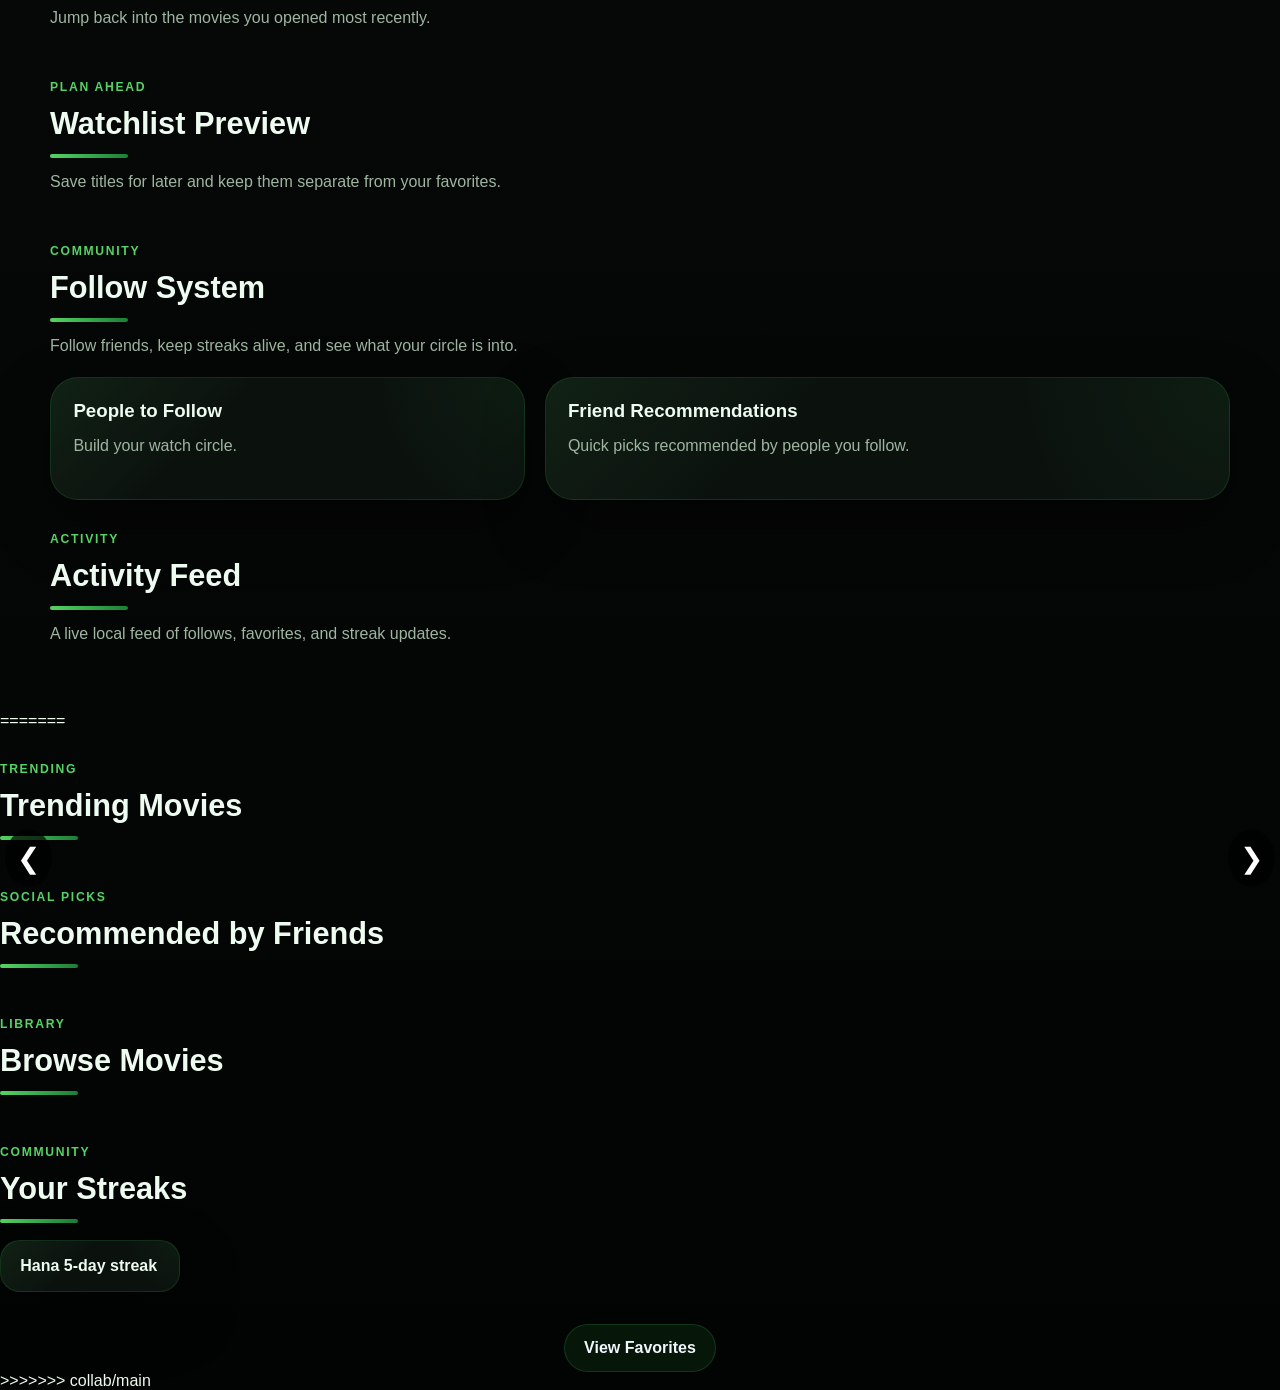
==== commit 362c7ddf: "Resolve merge conflicts with collab main" ====
--- a/index.html
+++ b/index.html
@@ -8,11 +8,26 @@
 </head>
 <body>
 
+<<<<<<< HEAD
 <header class="site-header">
   <nav class="navbar">
     <a href="index.html" class="brand">
       <span class="logo">FlickSync</span>
     </a>
+=======
+     <div class="nav-search">
+      <form id="movie-searcher">
+       <label class="sr-only" for="searchInput">Search movies</label>
+       <input
+         type="text"
+         id="searchInput"
+         class="search"
+         placeholder= "Search movies, actors, or genres..."
+         autocomplete="on"
+       >
+      </form>
+     </div>
+>>>>>>> collab/main
 
     <div class="nav-search">
       <input
@@ -32,6 +47,7 @@
   </nav>
 </header>
 
+<<<<<<< HEAD
 <main class="page-shell">
   <section class="hero-section">
     <div class="hero-copy">
@@ -214,3 +230,84 @@
 <script src="MovieApp.js"></script>
 </body>
 </html>
+=======
+<section class="content-section popular-section">
+  <div class="section-heading">
+    <p class="eyebrow">Trending</p>
+    <h2>Trending Movies</h2>
+  </div>
+   <div class="scroll-wrapper">
+  <button class="scroll-btn left" onclick="scrollMovies('popularMovies', -1)">❮</button>
+  <div class="movie-container" id="popularMovies"></div>
+  <button class="scroll-btn right" onclick="scrollMovies('popularMovies', 1)">❯</button>
+</div>
+</section>
+   
+   
+
+   <section class="content-section recommend-section">
+     <div class="section-heading">
+       <p class="eyebrow">Social Picks</p>
+       <h2>Recommended by Friends</h2>
+     </div>
+     <div class="movie-container" id="friendMovies">
+     </div>
+   </section>
+
+ <section class="content-section movies-section" id="browseSection">
+     <div class="section-heading">
+       <p class="eyebrow">Library</p>
+       <h2>Browse Movies</h2>
+     </div>
+     <div class="movie-container" id="movieContainer">
+     </div>
+   </section>
+
+ <section class="content-section streak-section">
+     <div class="section-heading">
+       <p class="eyebrow">Community</p>
+       <h2>Your Streaks</h2>
+     </div>
+     <div class="streak-container" id="streakContainer">
+       <article class="friend-card">
+         <p>Hana 5-day streak</p>
+       </article>
+     </div>
+   </section>
+  
+ </main>
+
+ <div class="modal" id="movieModal">
+   <div class="modal-content">
+     <button class="close-btn" id="closeModal" aria-label="Close movie details">&times;</button>
+     <img id="modalPoster" src="" alt="Movie Poster">
+     <div class="modal-body">
+       <h2 id="modalTitle"></h2>
+       <p id="modalDesc"></p>
+       <div class="modal-meta">
+         <p id="modalRating"></p>
+         <p id="modalDate"></p>
+       </div>
+       <div class="modal-actions">
+         <button id="favBtn">Add to Favorites</button>
+         <button id="shareBtn">Share</button>
+       </div>
+     </div>
+   </div>
+ </div>
+
+
+
+   <section class="favorites-link">
+     <a href="favorite.html">View Favorites</a>
+   </section>
+
+
+
+ <script src="MovieApp.js"></script>
+</body>
+</html>
+
+
+
+>>>>>>> collab/main
--- a/Moviegdg.css
+++ b/Moviegdg.css
@@ -1000,9 +1000,76 @@
   .profile-grid {
     grid-template-columns: 1fr;
   }
+<<<<<<< HEAD:Moviegdg.css
 
   .friend-item {
     flex-direction: column;
     align-items: stretch;
   }
-}
+=======
+}
+#popularMovies {
+  display: flex;
+  overflow-x: auto;
+  gap: 16px;
+  scroll-behavior: smooth;
+  scrollbar-width: none;
+}
+#popularMovies::-webkit-scrollbar {
+  display: none;
+}
+.movie {
+  width: 200px;
+  height: 350px;
+ 
+  display: flex;
+  flex: 0 0 auto;
+  flex-direction: column;
+  background-color: #111;
+  border-radius: 10px;
+  overflow: hidden;
+  transition: transform 0.3s;
+  cursor: pointer;
+}
+.movie img {
+    width: 100%;
+    height: 300px;
+    object-fit: cover;
+}
+
+.movie:hover {
+    transform: scale(1.05);
+}
+.scroll-wrapper {
+    position: relative;
+}
+
+.scroll-btn {
+    position: absolute;
+    top: 50%;
+    transform: translateY(-50%);
+    
+    background: rgba(0, 0, 0, 0.7);
+    color: white;
+    border: none;
+    
+    font-size: 28px;
+    padding: 12px;
+    cursor: pointer;
+    z-index: 10;
+    
+    border-radius: 50%;
+}
+
+.scroll-btn.left {
+    left: 5px;
+}
+
+.scroll-btn.right {
+    right: 5px;
+}
+
+.scroll-btn:hover {
+    background: rgba(0, 0, 0, 0.9);
+>>>>>>> collab/main:movie.css
+}
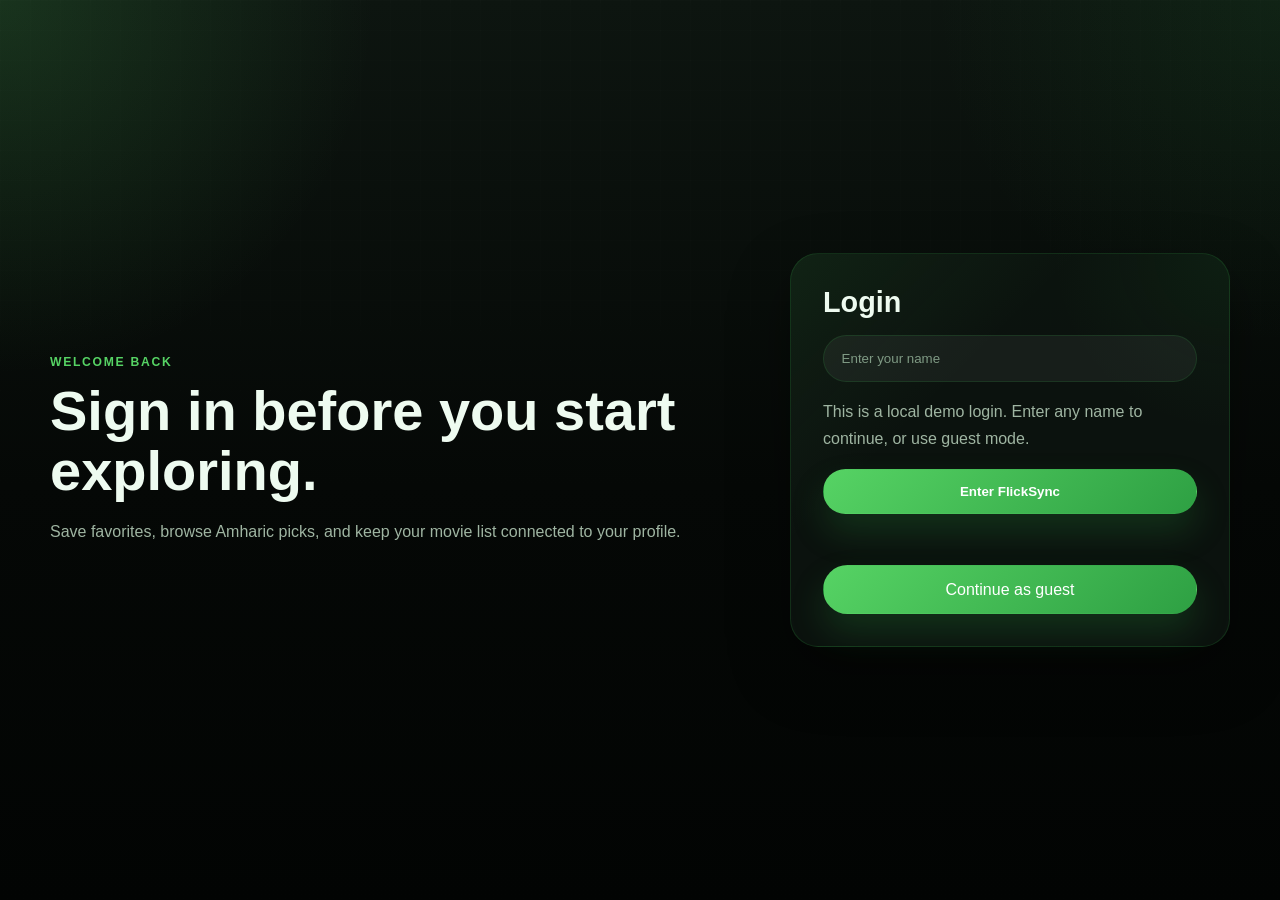
==== commit ed3ebd66: "Fix login flow and clean merge issues" ====
--- a/index.html
+++ b/index.html
@@ -1,43 +1,28 @@
-<!DOCTYPE html>
-<html lang="en">
-<head>
-  <meta charset="UTF-8">
-  <meta name="viewport" content="width=device-width, initial-scale=1.0">
-  <title>FlickSync</title>
-  <link rel="stylesheet" href="Moviegdg.css">
-</head>
-<body>
-
-<<<<<<< HEAD
+<!DOCTYPE html>
+<html lang="en">
+<head>
+  <meta charset="UTF-8">
+  <meta name="viewport" content="width=device-width, initial-scale=1.0">
+  <title>FlickSync</title>
+  <link rel="stylesheet" href="Moviegdg.css?v=2">
+</head>
+<body>
+
 <header class="site-header">
   <nav class="navbar">
     <a href="index.html" class="brand">
       <span class="logo">FlickSync</span>
     </a>
-=======
-     <div class="nav-search">
-      <form id="movie-searcher">
-       <label class="sr-only" for="searchInput">Search movies</label>
-       <input
-         type="text"
-         id="searchInput"
-         class="search"
-         placeholder= "Search movies, actors, or genres..."
-         autocomplete="on"
-       >
-      </form>
-     </div>
->>>>>>> collab/main
-
-    <div class="nav-search">
-      <input
-        type="text"
-        id="searchInput"
-        class="search"
-        placeholder="Search movies..."
-      >
-    </div>
-
+
+    <div class="nav-search">
+      <input
+        type="text"
+        id="searchInput"
+        class="search"
+        placeholder="Search movies..."
+      >
+    </div>
+
     <div class="nav-actions">
       <a href="favorite.html" class="nav-link">Favorites</a>
       <a href="watchlist.html" class="nav-link">Watchlist</a>
@@ -46,8 +31,7 @@
     </div>
   </nav>
 </header>
-
-<<<<<<< HEAD
+
 <main class="page-shell">
   <section class="hero-section">
     <div class="hero-copy">
@@ -186,8 +170,7 @@
   </section>
 
 </main>
-
-<!-- MODAL -->
+
 <div class="modal" id="movieModal">
   <div class="modal-content">
     <button class="close-btn" id="closeModal">&times;</button>
@@ -227,87 +210,6 @@
   <img id="lightboxPoster" alt="Full movie poster">
 </div>
 
-<script src="MovieApp.js"></script>
+<script src="MovieApp.js?v=2"></script>
 </body>
 </html>
-=======
-<section class="content-section popular-section">
-  <div class="section-heading">
-    <p class="eyebrow">Trending</p>
-    <h2>Trending Movies</h2>
-  </div>
-   <div class="scroll-wrapper">
-  <button class="scroll-btn left" onclick="scrollMovies('popularMovies', -1)">❮</button>
-  <div class="movie-container" id="popularMovies"></div>
-  <button class="scroll-btn right" onclick="scrollMovies('popularMovies', 1)">❯</button>
-</div>
-</section>
-   
-   
-
-   <section class="content-section recommend-section">
-     <div class="section-heading">
-       <p class="eyebrow">Social Picks</p>
-       <h2>Recommended by Friends</h2>
-     </div>
-     <div class="movie-container" id="friendMovies">
-     </div>
-   </section>
-
- <section class="content-section movies-section" id="browseSection">
-     <div class="section-heading">
-       <p class="eyebrow">Library</p>
-       <h2>Browse Movies</h2>
-     </div>
-     <div class="movie-container" id="movieContainer">
-     </div>
-   </section>
-
- <section class="content-section streak-section">
-     <div class="section-heading">
-       <p class="eyebrow">Community</p>
-       <h2>Your Streaks</h2>
-     </div>
-     <div class="streak-container" id="streakContainer">
-       <article class="friend-card">
-         <p>Hana 5-day streak</p>
-       </article>
-     </div>
-   </section>
-  
- </main>
-
- <div class="modal" id="movieModal">
-   <div class="modal-content">
-     <button class="close-btn" id="closeModal" aria-label="Close movie details">&times;</button>
-     <img id="modalPoster" src="" alt="Movie Poster">
-     <div class="modal-body">
-       <h2 id="modalTitle"></h2>
-       <p id="modalDesc"></p>
-       <div class="modal-meta">
-         <p id="modalRating"></p>
-         <p id="modalDate"></p>
-       </div>
-       <div class="modal-actions">
-         <button id="favBtn">Add to Favorites</button>
-         <button id="shareBtn">Share</button>
-       </div>
-     </div>
-   </div>
- </div>
-
-
-
-   <section class="favorites-link">
-     <a href="favorite.html">View Favorites</a>
-   </section>
-
-
-
- <script src="MovieApp.js"></script>
-</body>
-</html>
-
-
-
->>>>>>> collab/main
--- a/Moviegdg.css
+++ b/Moviegdg.css
@@ -1000,76 +1000,9 @@
   .profile-grid {
     grid-template-columns: 1fr;
   }
-<<<<<<< HEAD:Moviegdg.css
 
   .friend-item {
     flex-direction: column;
     align-items: stretch;
   }
-=======
-}
-#popularMovies {
-  display: flex;
-  overflow-x: auto;
-  gap: 16px;
-  scroll-behavior: smooth;
-  scrollbar-width: none;
-}
-#popularMovies::-webkit-scrollbar {
-  display: none;
-}
-.movie {
-  width: 200px;
-  height: 350px;
- 
-  display: flex;
-  flex: 0 0 auto;
-  flex-direction: column;
-  background-color: #111;
-  border-radius: 10px;
-  overflow: hidden;
-  transition: transform 0.3s;
-  cursor: pointer;
-}
-.movie img {
-    width: 100%;
-    height: 300px;
-    object-fit: cover;
-}
-
-.movie:hover {
-    transform: scale(1.05);
-}
-.scroll-wrapper {
-    position: relative;
-}
-
-.scroll-btn {
-    position: absolute;
-    top: 50%;
-    transform: translateY(-50%);
-    
-    background: rgba(0, 0, 0, 0.7);
-    color: white;
-    border: none;
-    
-    font-size: 28px;
-    padding: 12px;
-    cursor: pointer;
-    z-index: 10;
-    
-    border-radius: 50%;
-}
-
-.scroll-btn.left {
-    left: 5px;
-}
-
-.scroll-btn.right {
-    right: 5px;
-}
-
-.scroll-btn:hover {
-    background: rgba(0, 0, 0, 0.9);
->>>>>>> collab/main:movie.css
-}
+}
